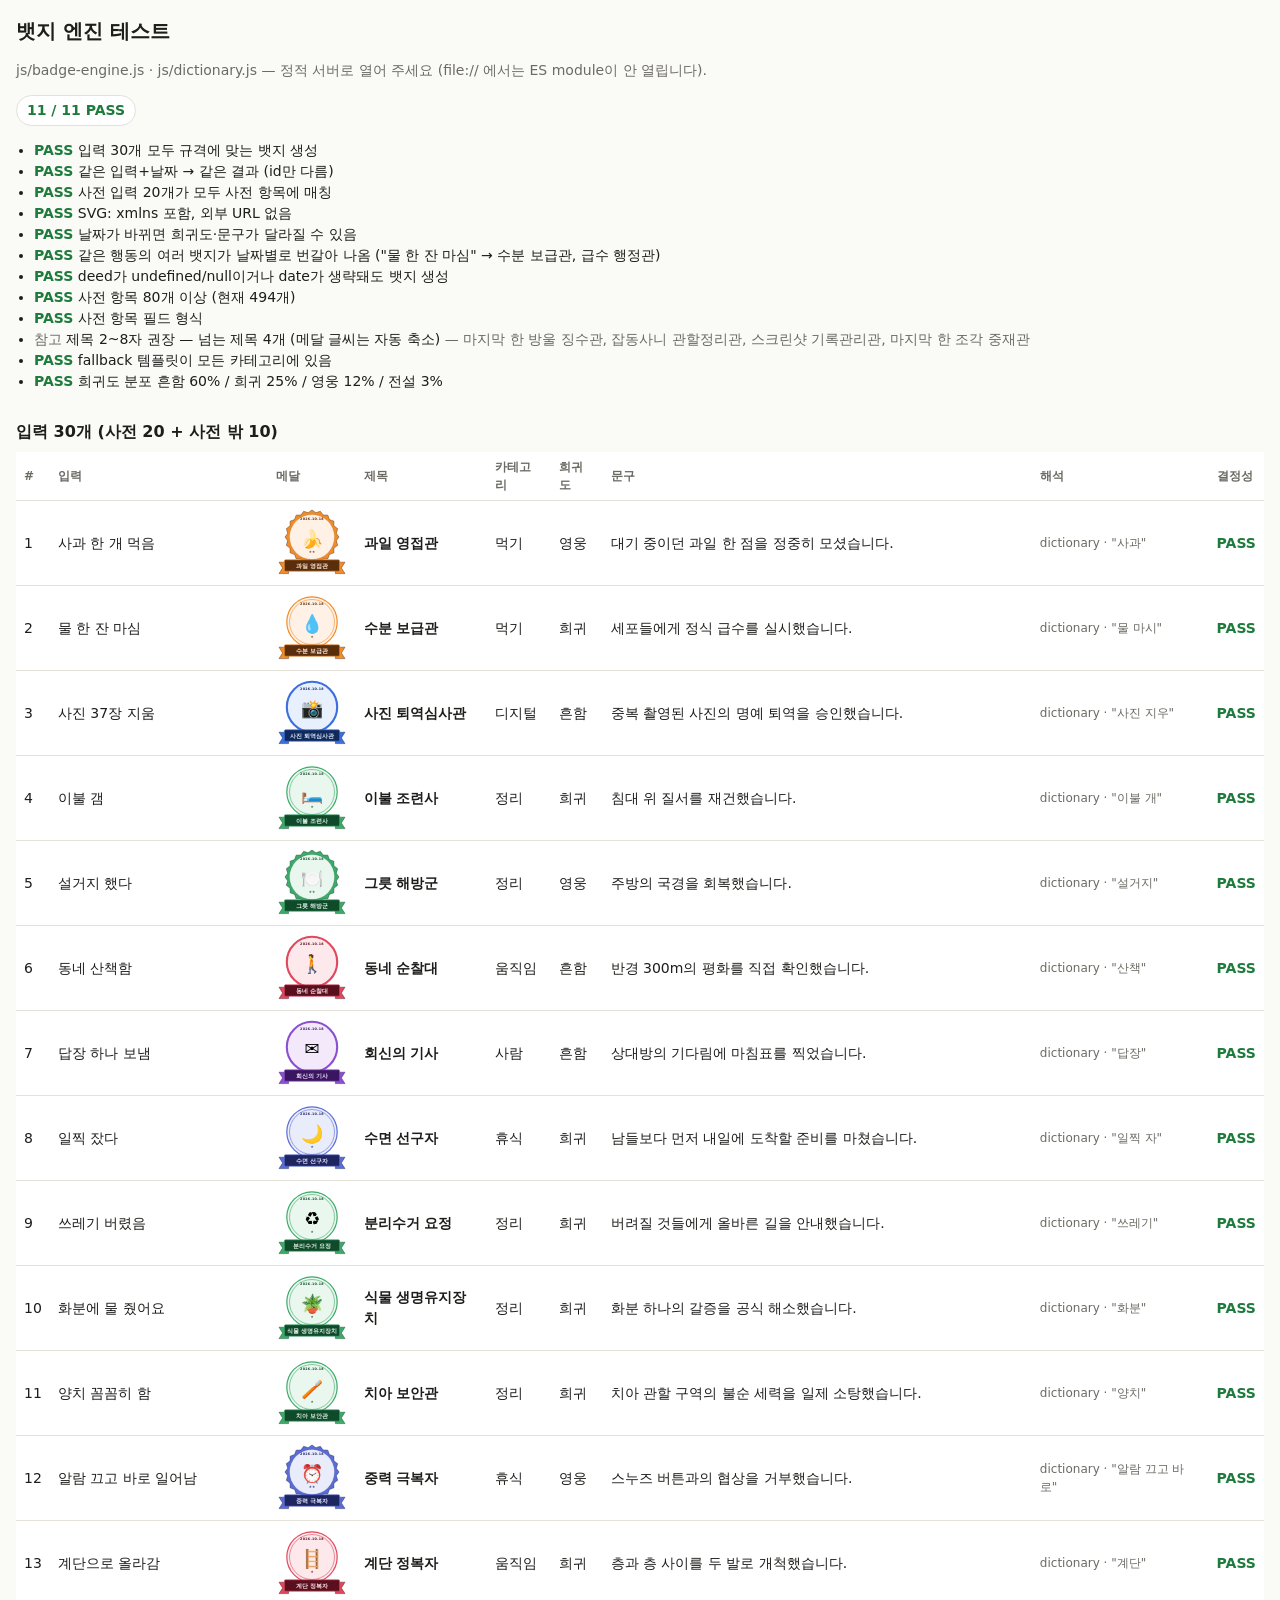
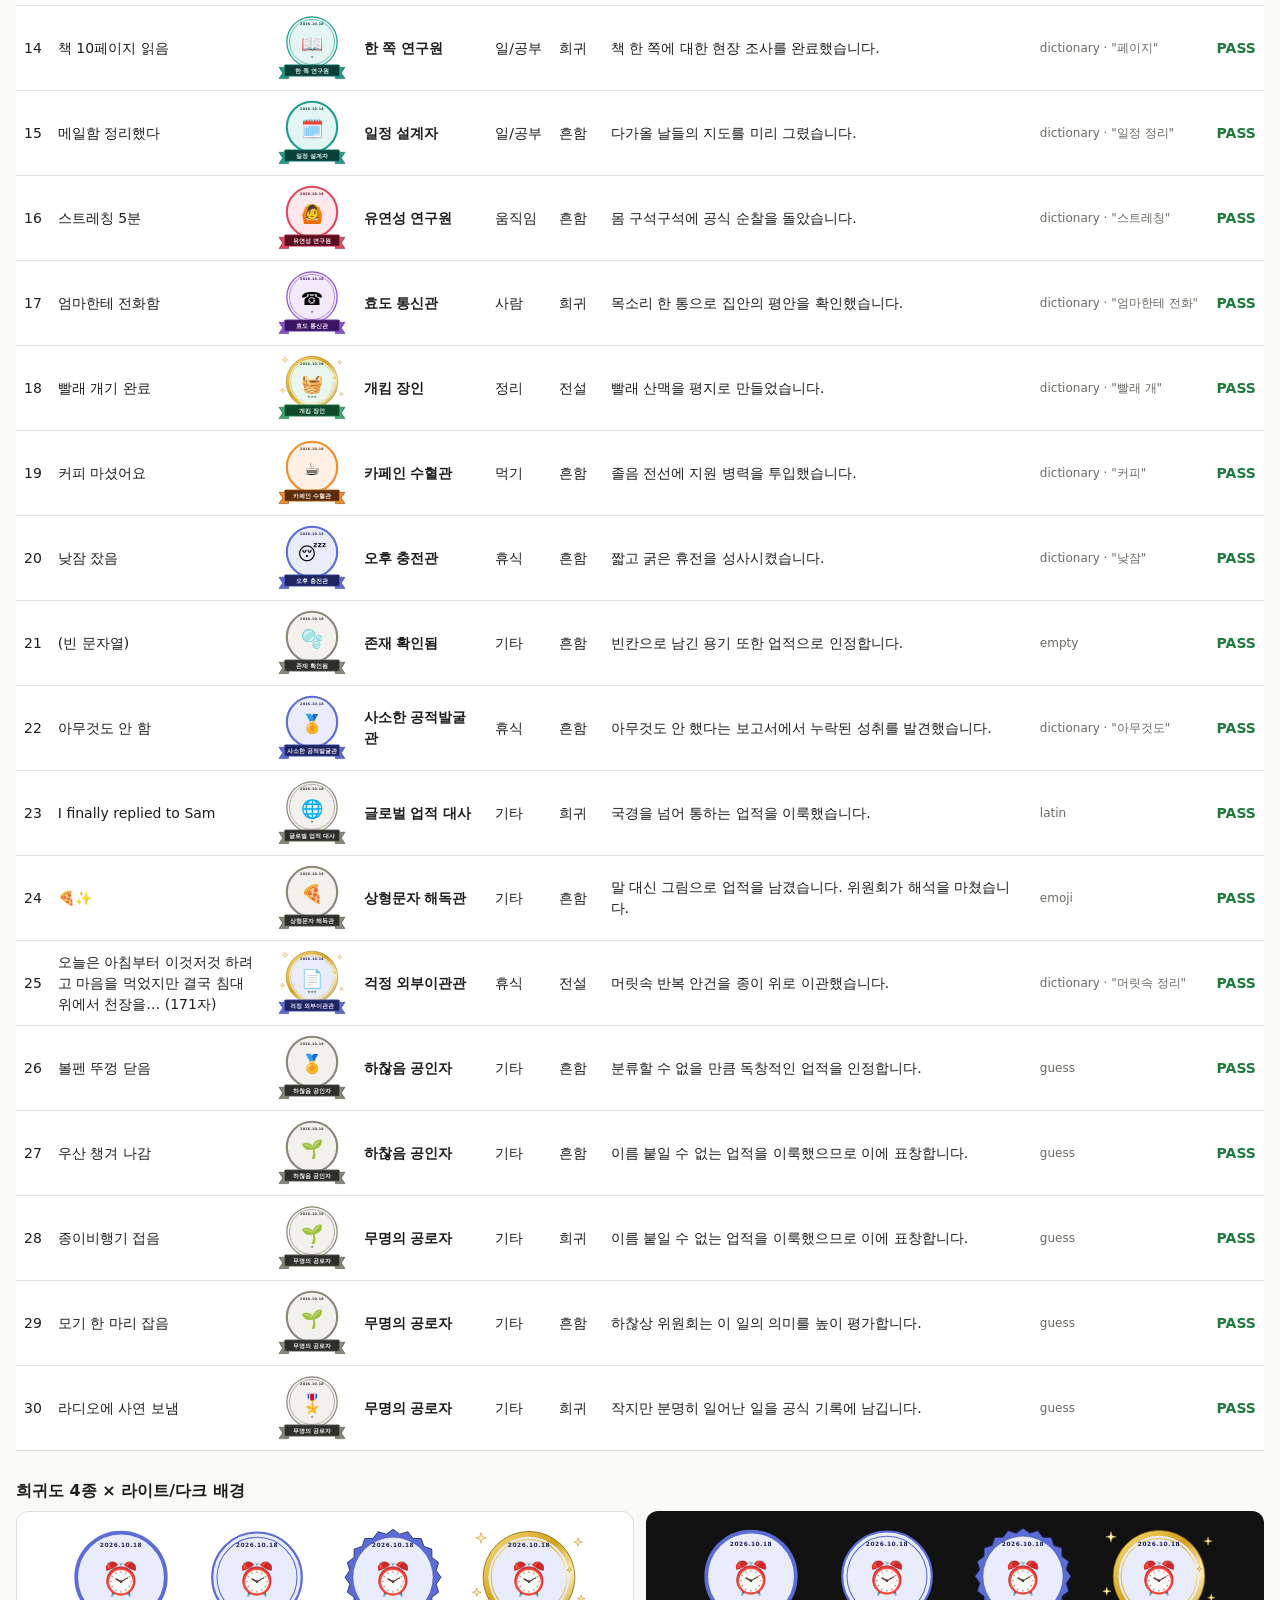
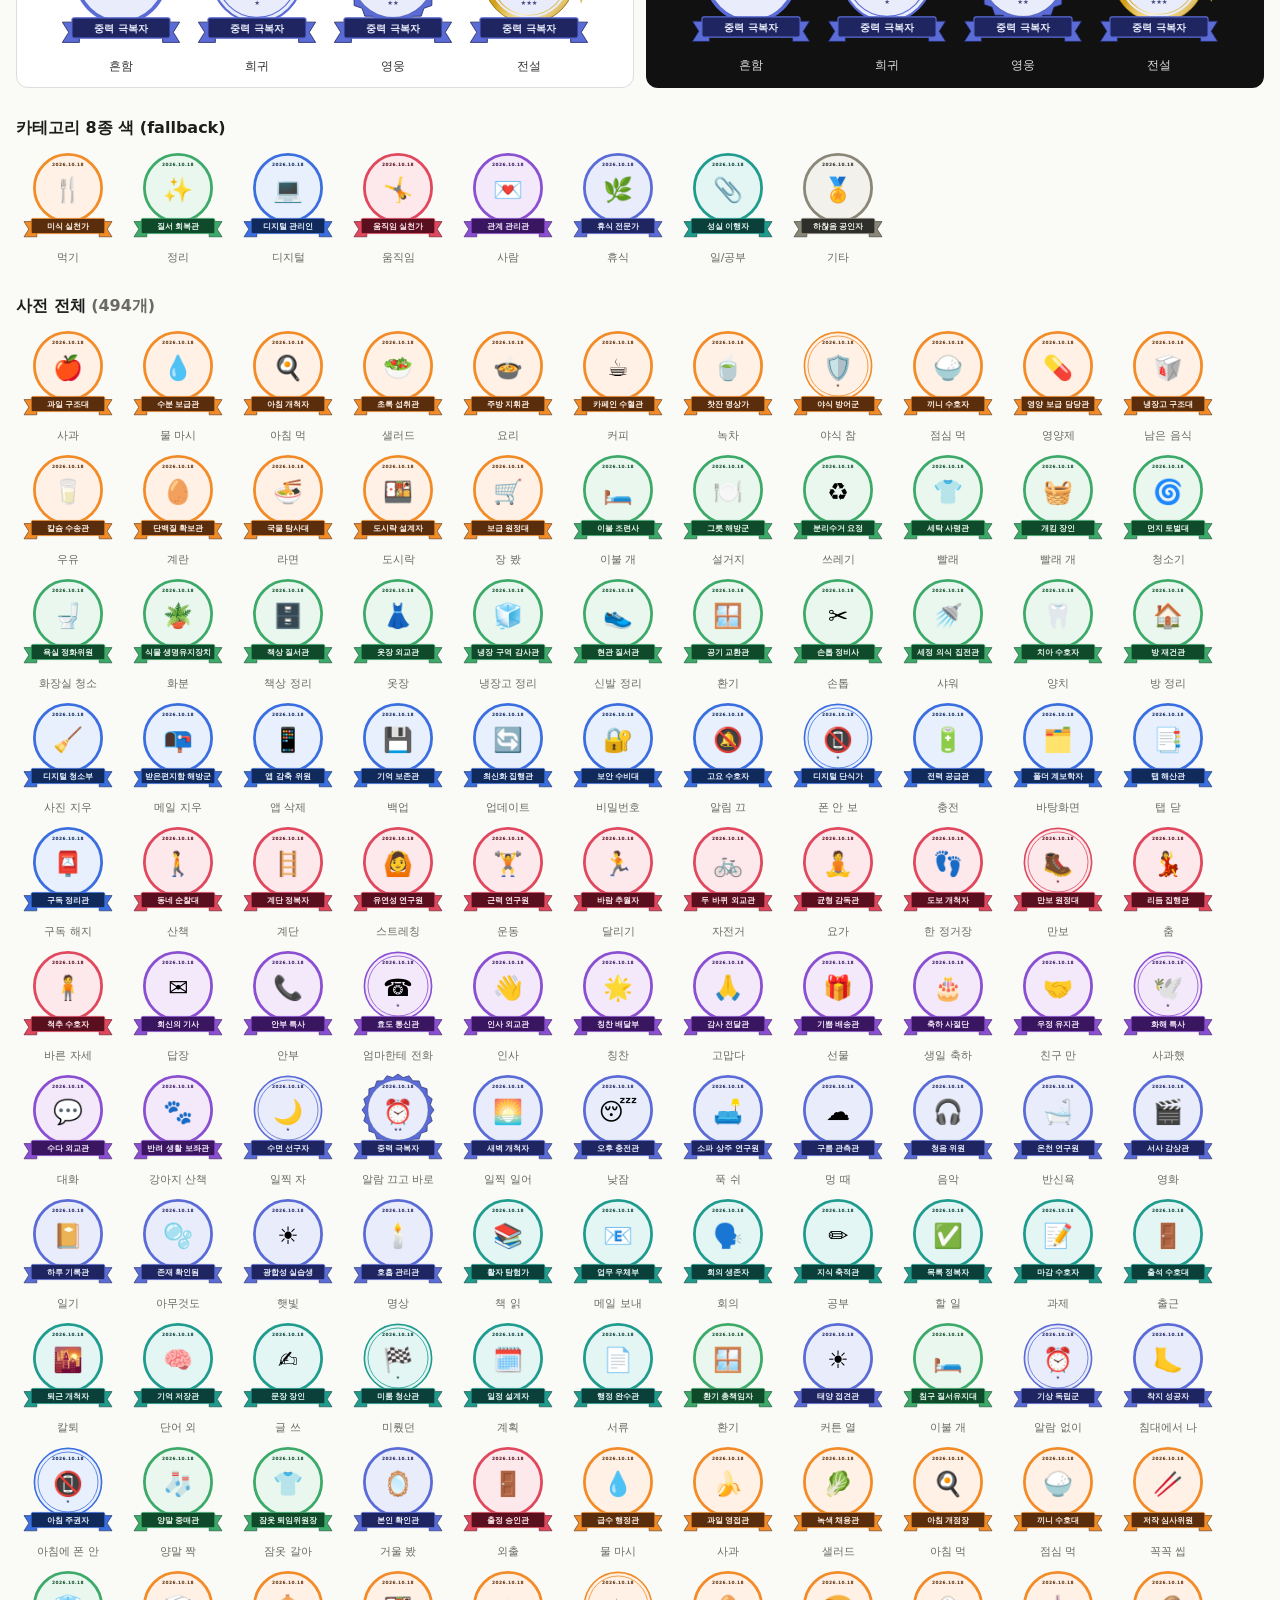
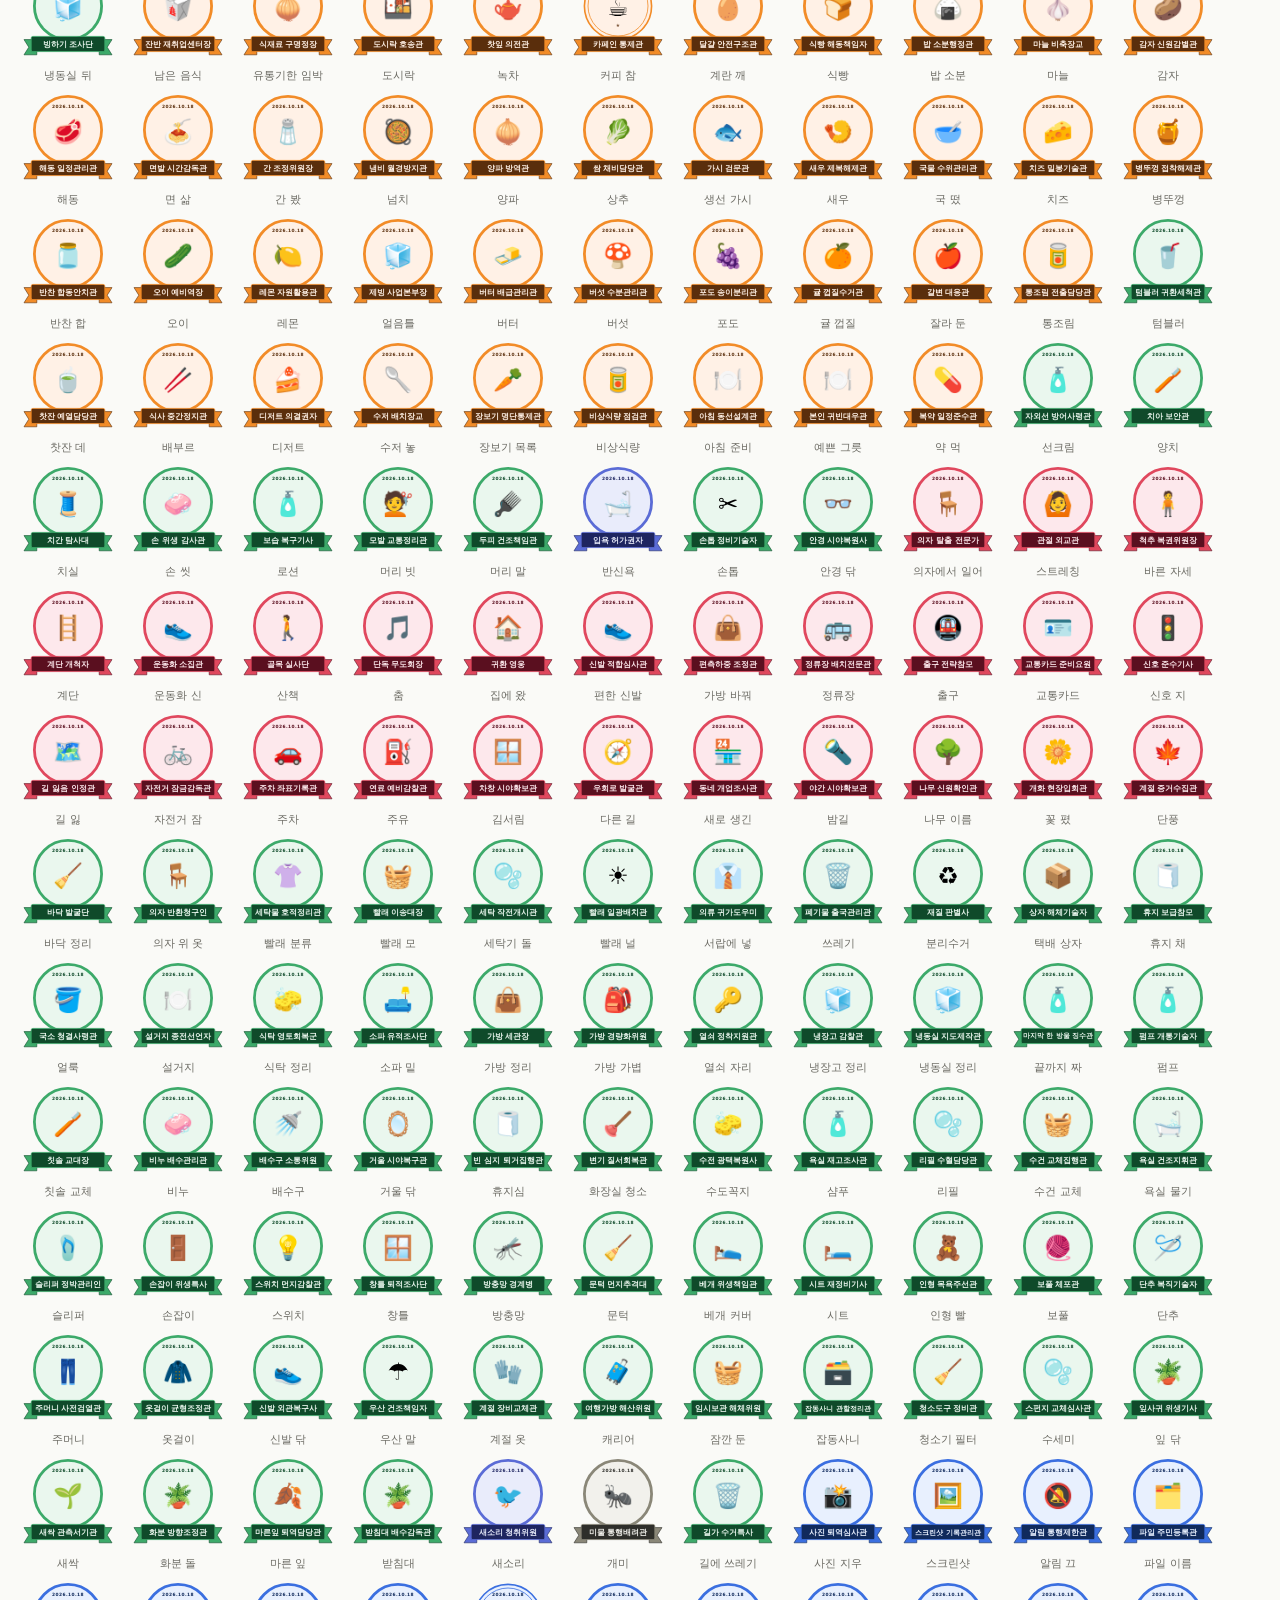
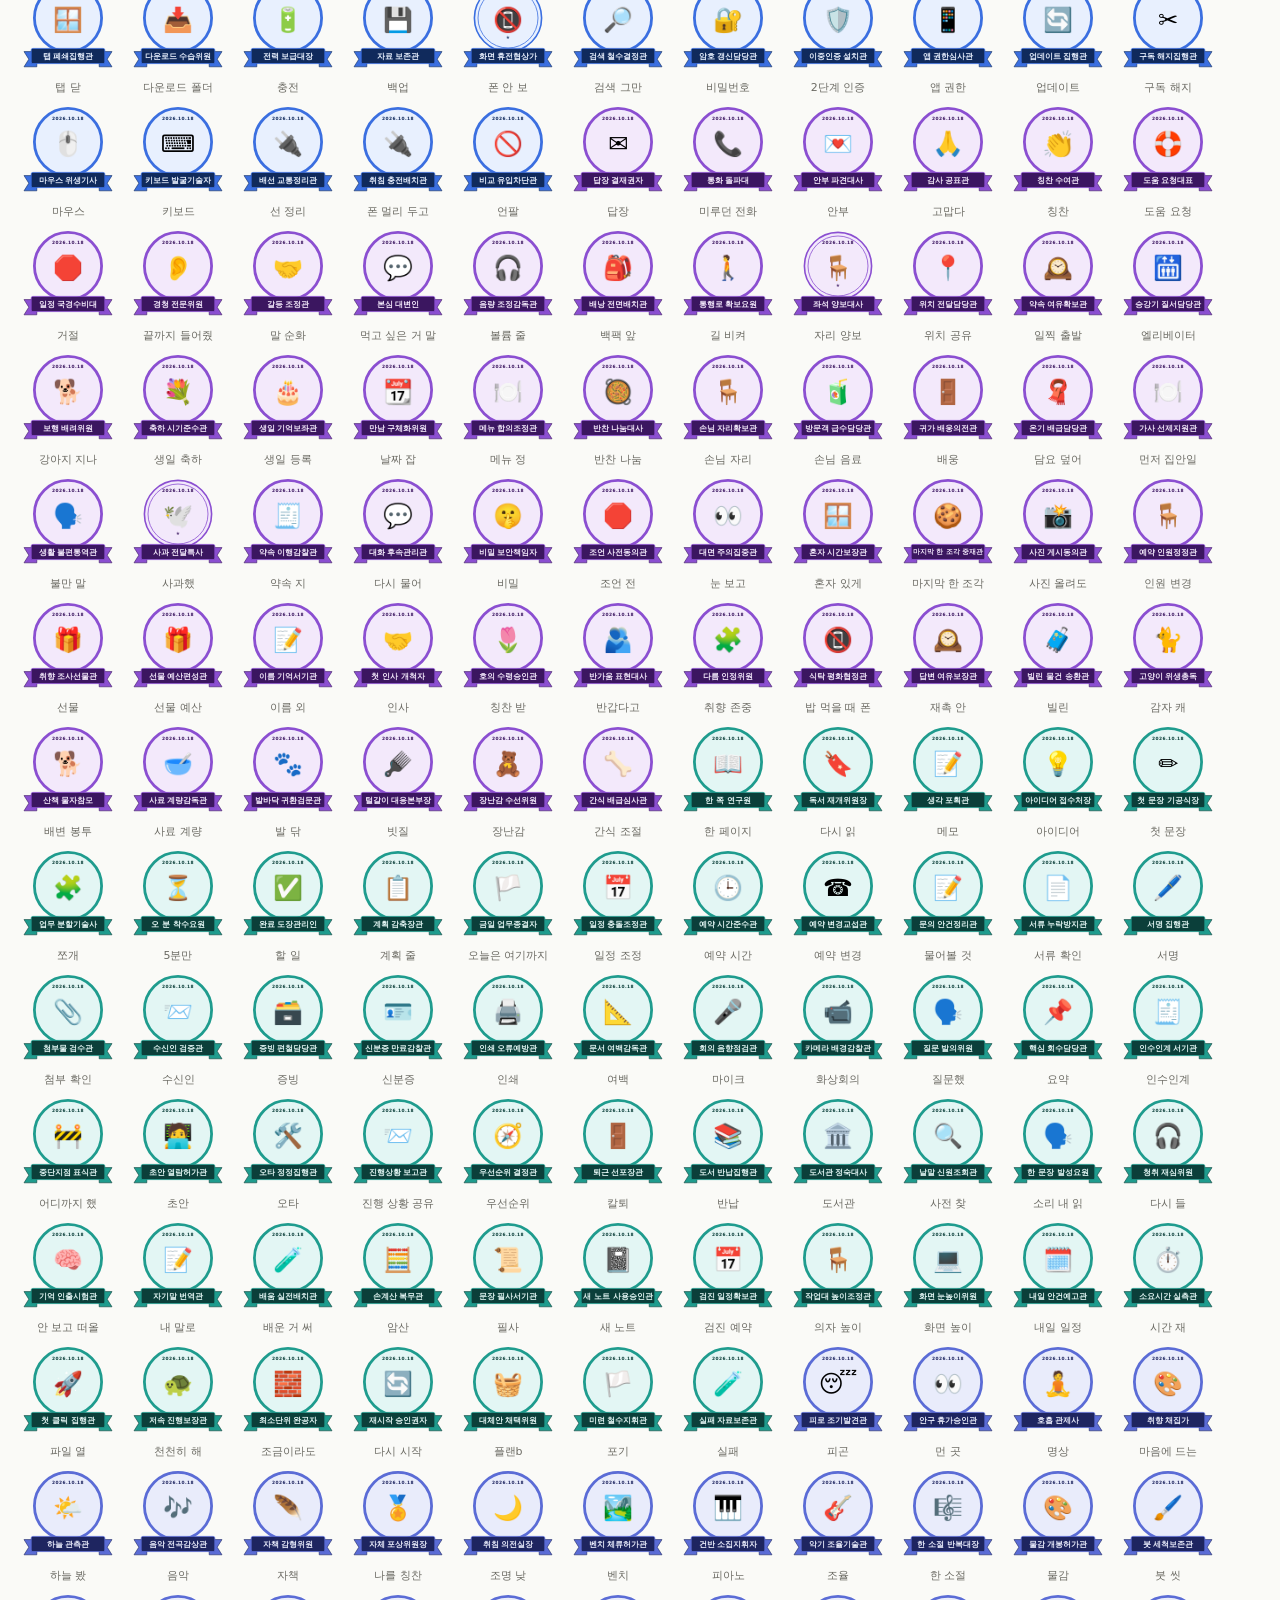
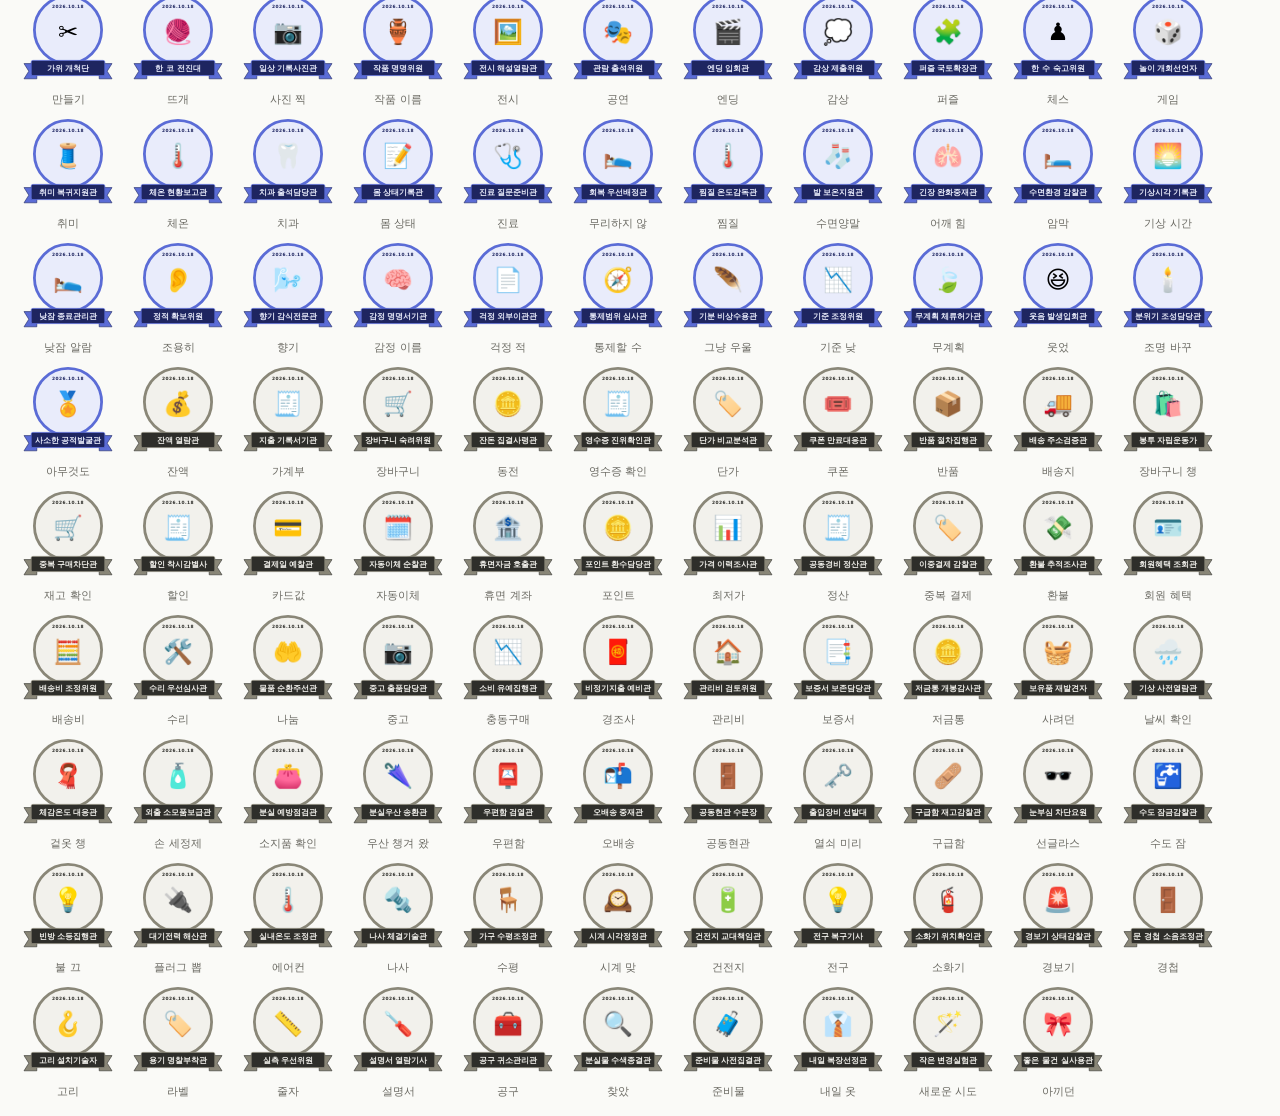
==== test/engine.test.html @ 5b2fea00 "뱃지 엔진 구현: 키워드 사전 494개, 결정적 생성, SVG 메달 - js/dictionary.js: 기본 사전 94개 + 팀 예시 400개, 카테고리별 fallback·색상·동" ====
<!doctype html>
<html lang="ko">
<head>
<meta charset="utf-8">
<meta name="viewport" content="width=device-width, initial-scale=1">
<title>뱃지 엔진 테스트 — 하찮상</title>
<style>
  :root { --bg: #fafaf7; --fg: #1d1d1b; --muted: #6b6a63; --line: #e3e1d8; --pass: #1e7b3c; --fail: #b3261e; --card: #fff; }
  @media (prefers-color-scheme: dark) {
    :root { --bg: #161614; --fg: #ecebe6; --muted: #a09e95; --line: #34332e; --pass: #6fd08c; --fail: #ff8a80; --card: #201f1c; }
  }
  * { box-sizing: border-box; }
  body { margin: 0; padding: 16px; background: var(--bg); color: var(--fg); font: 14px/1.5 system-ui, -apple-system, "Apple SD Gothic Neo", "Malgun Gothic", sans-serif; }
  h1 { font-size: 20px; margin: 0 0 4px; }
  h2 { font-size: 16px; margin: 28px 0 8px; }
  .muted { color: var(--muted); }
  .summary { display: flex; flex-wrap: wrap; gap: 8px; margin: 12px 0; }
  .chip { padding: 4px 10px; border-radius: 999px; border: 1px solid var(--line); background: var(--card); }
  .pass { color: var(--pass); font-weight: 700; }
  .fail { color: var(--fail); font-weight: 700; }
  .table-wrap { overflow-x: auto; }
  table { border-collapse: collapse; width: 100%; min-width: 760px; background: var(--card); }
  th, td { border-bottom: 1px solid var(--line); padding: 6px 8px; text-align: left; vertical-align: middle; }
  th { font-weight: 600; color: var(--muted); font-size: 12px; }
  td.deed { max-width: 220px; word-break: break-all; }
  td svg { display: block; }
  .src { font-size: 12px; color: var(--muted); }
  .boards { display: grid; grid-template-columns: repeat(auto-fit, minmax(300px, 1fr)); gap: 12px; }
  .board { padding: 12px; border-radius: 12px; display: flex; flex-wrap: wrap; gap: 8px; justify-content: center; }
  .board.light { background: #ffffff; border: 1px solid #ddd; }
  .board.dark { background: #111111; }
  .board figure { margin: 0; text-align: center; font-size: 12px; }
  .board.light figure { color: #333; }
  .board.dark figure { color: #ddd; }
  .grid { display: flex; flex-wrap: wrap; gap: 6px; }
  .grid figure { margin: 0; width: 104px; text-align: center; font-size: 11px; color: var(--muted); }
  ul.checks { padding-left: 18px; }
</style>
</head>
<body>
<h1>뱃지 엔진 테스트</h1>
<p class="muted">js/badge-engine.js · js/dictionary.js — 정적 서버로 열어 주세요 (file:// 에서는 ES module이 안 열립니다).</p>

<div class="summary" id="summary"></div>
<ul class="checks" id="checks"></ul>

<h2>입력 30개 (사전 20 + 사전 밖 10)</h2>
<div class="table-wrap"><table>
  <thead><tr><th>#</th><th>입력</th><th>메달</th><th>제목</th><th>카테고리</th><th>희귀도</th><th>문구</th><th>해석</th><th>결정성</th></tr></thead>
  <tbody id="rows"></tbody>
</table></div>

<h2>희귀도 4종 × 라이트/다크 배경</h2>
<div class="boards">
  <div class="board light" id="light"></div>
  <div class="board dark" id="dark"></div>
</div>

<h2>카테고리 8종 색 (fallback)</h2>
<div class="grid" id="cats"></div>

<h2>사전 전체 <span class="muted" id="dictCount"></span></h2>
<div class="grid" id="dict"></div>

<script type="module">
import { generateBadge, renderBadgeSVG, matchDeed } from "../js/badge-engine.js";
import { DICTIONARY, FALLBACKS, PALETTES } from "../js/dictionary.js";
import { CATEGORIES, CATEGORY_LABEL, RARITIES, RARITY_LABEL } from "../js/contract.js";

const DATE = "2026-10-18";
const IN_DICT = [
  "사과 한 개 먹음", "물 한 잔 마심", "사진 37장 지움", "이불 갬", "설거지 했다",
  "동네 산책함", "답장 하나 보냄", "일찍 잤다", "쓰레기 버렸음", "화분에 물 줬어요",
  "양치 꼼꼼히 함", "알람 끄고 바로 일어남", "계단으로 올라감", "책 10페이지 읽음", "메일함 정리했다",
  "스트레칭 5분", "엄마한테 전화함", "빨래 개기 완료", "커피 마셨어요", "낮잠 잤음",
];
const LONG = "오늘은 아침부터 이것저것 하려고 마음을 먹었지만 결국 침대 위에서 천장을 바라보며 이런저런 생각을 하다가 점심이 되었고 점심 이후에도 별다른 일 없이 창밖을 보며 시간을 보냈는데 그래도 저녁쯤에는 무언가 해야겠다는 생각이 들어서 결국 내일 할 일을 머릿속으로 한 번 정리해 보았다는 아주 긴 이야기입니다 끝";
const OUT_DICT = [
  "", "아무것도 안 함", "I finally replied to Sam", "🍕✨", LONG,
  "볼펜 뚜껑 닫음", "우산 챙겨 나감", "종이비행기 접음", "모기 한 마리 잡음", "라디오에 사연 보냄",
];

const el = (id) => document.getElementById(id);
const checks = [];
const check = (name, ok, detail = "") => checks.push({ name, ok, detail });
const note = (name, detail = "") => checks.push({ name, ok: true, info: true, detail });
const KEYS = ["title", "description", "category", "rarity", "icon"];

function validBadge(b) {
  const str = (v) => typeof v === "string" && v.length > 0;
  return str(b.id) && /^\d{4}-\d{2}-\d{2}$/.test(b.date) && typeof b.deed === "string" &&
    str(b.title) && str(b.description) && CATEGORIES.includes(b.category) && RARITIES.includes(b.rarity) &&
    str(b.icon) && b.palette && ["bg", "fg", "accent"].every((k) => /^#[0-9a-f]{6}$/i.test(b.palette[k])) &&
    !Number.isNaN(Date.parse(b.createdAt));
}

// ---- 30개 입력 ----
const all = [...IN_DICT.map((d) => [d, true]), ...OUT_DICT.map((d) => [d, false])];
let allValid = true, allSame = true, dictHit = true, svgOk = true;
el("rows").innerHTML = all.map(([deed, expectDict], i) => {
  const a = generateBadge(deed, DATE);
  const b = generateBadge(deed, DATE);
  const m = matchDeed(deed, DATE);
  const same = KEYS.every((k) => a[k] === b[k]) && JSON.stringify(a.palette) === JSON.stringify(b.palette) && a.id !== b.id;
  const svg = renderBadgeSVG(a, 72);
  allValid &&= validBadge(a);
  allSame &&= same;
  if (expectDict && m.source !== "dictionary") dictHit = false;
  svgOk &&= svg.startsWith("<svg") && svg.includes('xmlns="http://www.w3.org/2000/svg"') && !/(href|url\()\s*=?\s*["']?(https?:)?\/\//.test(svg);
  const shown = deed.length > 40 ? deed.slice(0, 40) + `… (${deed.length}자)` : deed === "" ? "(빈 문자열)" : deed;
  return `<tr>
    <td>${i + 1}</td><td class="deed">${escapeHTML(shown)}</td><td>${svg}</td><td><b>${escapeHTML(a.title)}</b></td>
    <td>${CATEGORY_LABEL[a.category]}</td><td>${RARITY_LABEL[a.rarity]}</td><td class="desc">${escapeHTML(a.description)}</td>
    <td class="src">${m.source}${m.keyword ? ` · "${m.keyword}"` : ""}</td>
    <td class="${same ? "pass" : "fail"}">${same ? "PASS" : "FAIL"}</td>
  </tr>`;
}).join("");

function escapeHTML(s) { return String(s).replace(/[&<>"']/g, (c) => `&#${c.charCodeAt(0)};`); }

check("입력 30개 모두 규격에 맞는 뱃지 생성", allValid);
check("같은 입력+날짜 → 같은 결과 (id만 다름)", allSame);
check("사전 입력 20개가 모두 사전 항목에 매칭", dictHit);
check("SVG: xmlns 포함, 외부 URL 없음", svgOk);

const dateDiff = ["사과 먹음", "이불 갬", "산책"].some((d) => {
  const x = generateBadge(d, "2026-10-18"), y = generateBadge(d, "2026-10-19");
  return x.rarity !== y.rarity || x.description !== y.description;
});
check("날짜가 바뀌면 희귀도·문구가 달라질 수 있음", dateDiff);

const variety = new Set();
for (let d = 1; d <= 20; d++) variety.add(generateBadge("물 한 잔 마심", `2026-10-${String(d).padStart(2, "0")}`).title);
check(`같은 행동의 여러 뱃지가 날짜별로 번갈아 나옴 ("물 한 잔 마심" → ${[...variety].join(", ")})`, variety.size >= 2);

let noArg = true;
try { noArg = validBadge(generateBadge(undefined)) && validBadge(generateBadge(null)) && validBadge(generateBadge("사과")); } catch { noArg = false; }
check("deed가 undefined/null이거나 date가 생략돼도 뱃지 생성", noArg);

check(`사전 항목 80개 이상 (현재 ${DICTIONARY.length}개)`, DICTIONARY.length >= 80);
const badEntries = DICTIONARY.filter((e) => !CATEGORIES.includes(e.category) || !e.icon || !e.title || !e.keywords?.length || !e.descriptions?.length || (e.minRarity && !RARITIES.includes(e.minRarity)));
check("사전 항목 필드 형식", badEntries.length === 0, badEntries.map((e) => e.title).join(", "));
const longTitles = DICTIONARY.filter((e) => { const n = e.title.replace(/\s/g, "").length; return n < 2 || n > 8; });
if (longTitles.length) note(`제목 2~8자 권장 — 넘는 제목 ${longTitles.length}개 (메달 글씨는 자동 축소)`, longTitles.map((e) => e.title).join(", "));
check("fallback 템플릿이 모든 카테고리에 있음", CATEGORIES.every((c) => FALLBACKS[c]?.titles?.length && FALLBACKS[c]?.descriptions?.length && FALLBACKS[c]?.icons?.length));

// 희귀도 분포 (가중치 60/25/12/3 근처인지)
const counts = Object.fromEntries(RARITIES.map((r) => [r, 0]));
for (let i = 0; i < 4000; i++) counts[generateBadge(`하찮은 일 ${i}`, DATE).rarity]++;
const pct = (r) => Math.round((counts[r] / 4000) * 100);
check(`희귀도 분포 ${RARITIES.map((r) => `${RARITY_LABEL[r]} ${pct(r)}%`).join(" / ")}`,
  Math.abs(pct("common") - 60) <= 4 && Math.abs(pct("rare") - 25) <= 4 && Math.abs(pct("epic") - 12) <= 3 && Math.abs(pct("legendary") - 3) <= 2);

// ---- 희귀도 보드 ----
const base = generateBadge("알람 끄고 바로 일어남", DATE);
const boards = RARITIES.map((r) => `<figure>${renderBadgeSVG({ ...base, rarity: r }, 128)}<figcaption>${RARITY_LABEL[r]}</figcaption></figure>`).join("");
el("light").innerHTML = boards;
el("dark").innerHTML = boards;

// ---- 카테고리 ----
el("cats").innerHTML = CATEGORIES.map((c) => {
  const b = { ...generateBadge("카테고리 미리보기", DATE), category: c, title: FALLBACKS[c].titles[0], icon: FALLBACKS[c].icons[0], rarity: "common", palette: PALETTES[c] };
  return `<figure>${renderBadgeSVG(b, 96)}<figcaption>${CATEGORY_LABEL[c]}</figcaption></figure>`;
}).join("");

// ---- 사전 전체 ----
el("dictCount").textContent = `(${DICTIONARY.length}개)`;
el("dict").innerHTML = DICTIONARY.map((e) => {
  const b = { ...generateBadge(e.keywords[0], DATE), title: e.title, icon: e.icon, category: e.category, palette: PALETTES[e.category], rarity: e.minRarity || "common" };
  return `<figure title="${escapeHTML(e.keywords.join(", "))}">${renderBadgeSVG(b, 96)}<figcaption>${escapeHTML(e.keywords[0])}</figcaption></figure>`;
}).join("");

// ---- 요약 ----
const tests = checks.filter((c) => !c.info);
const passed = tests.filter((c) => c.ok).length;
el("summary").innerHTML = `<span class="chip ${passed === tests.length ? "pass" : "fail"}">${passed} / ${tests.length} PASS</span>`;
el("checks").innerHTML = checks.map((c) => `<li><span class="${c.info ? "muted" : c.ok ? "pass" : "fail"}">${c.info ? "참고" : c.ok ? "PASS" : "FAIL"}</span> ${escapeHTML(c.name)}${c.detail ? ` <span class="muted">— ${escapeHTML(c.detail)}</span>` : ""}</li>`).join("");
console.log(`[engine.test] ${passed}/${tests.length} PASS`);
</script>
</body>
</html>
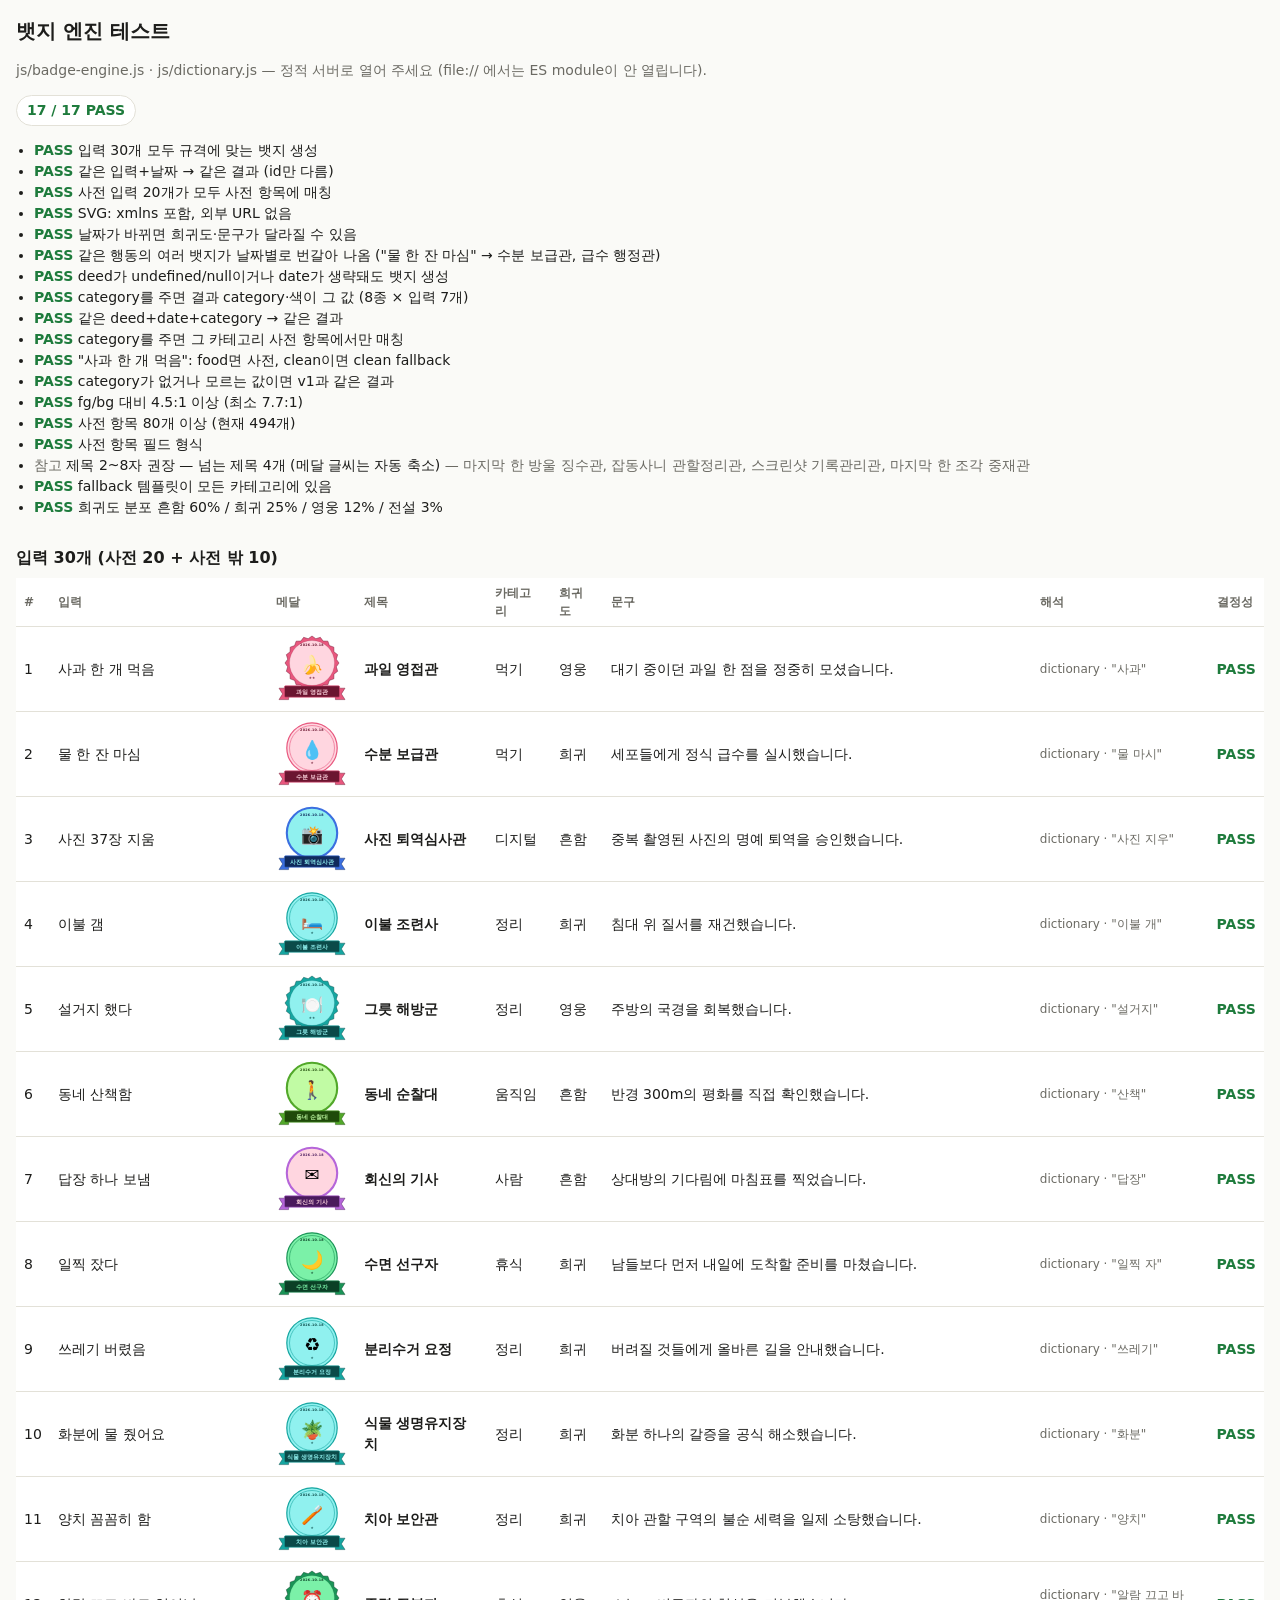
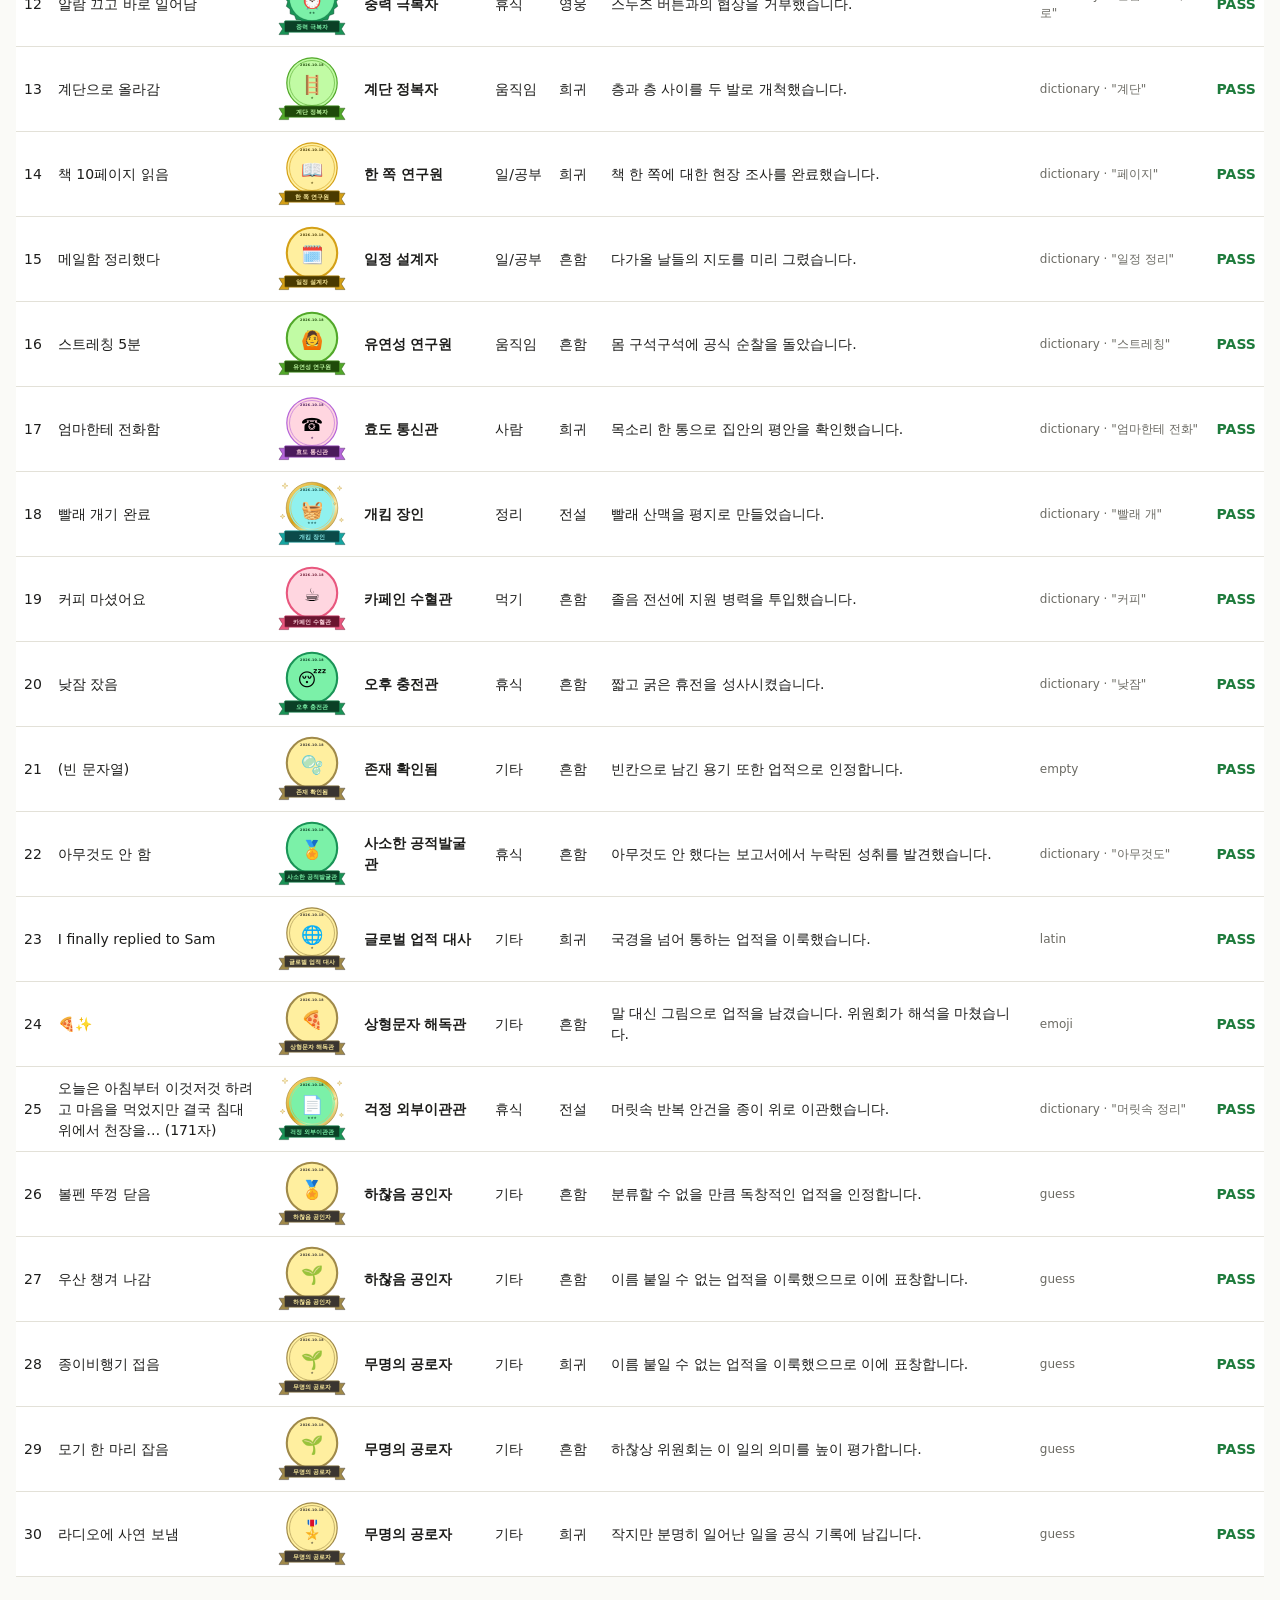
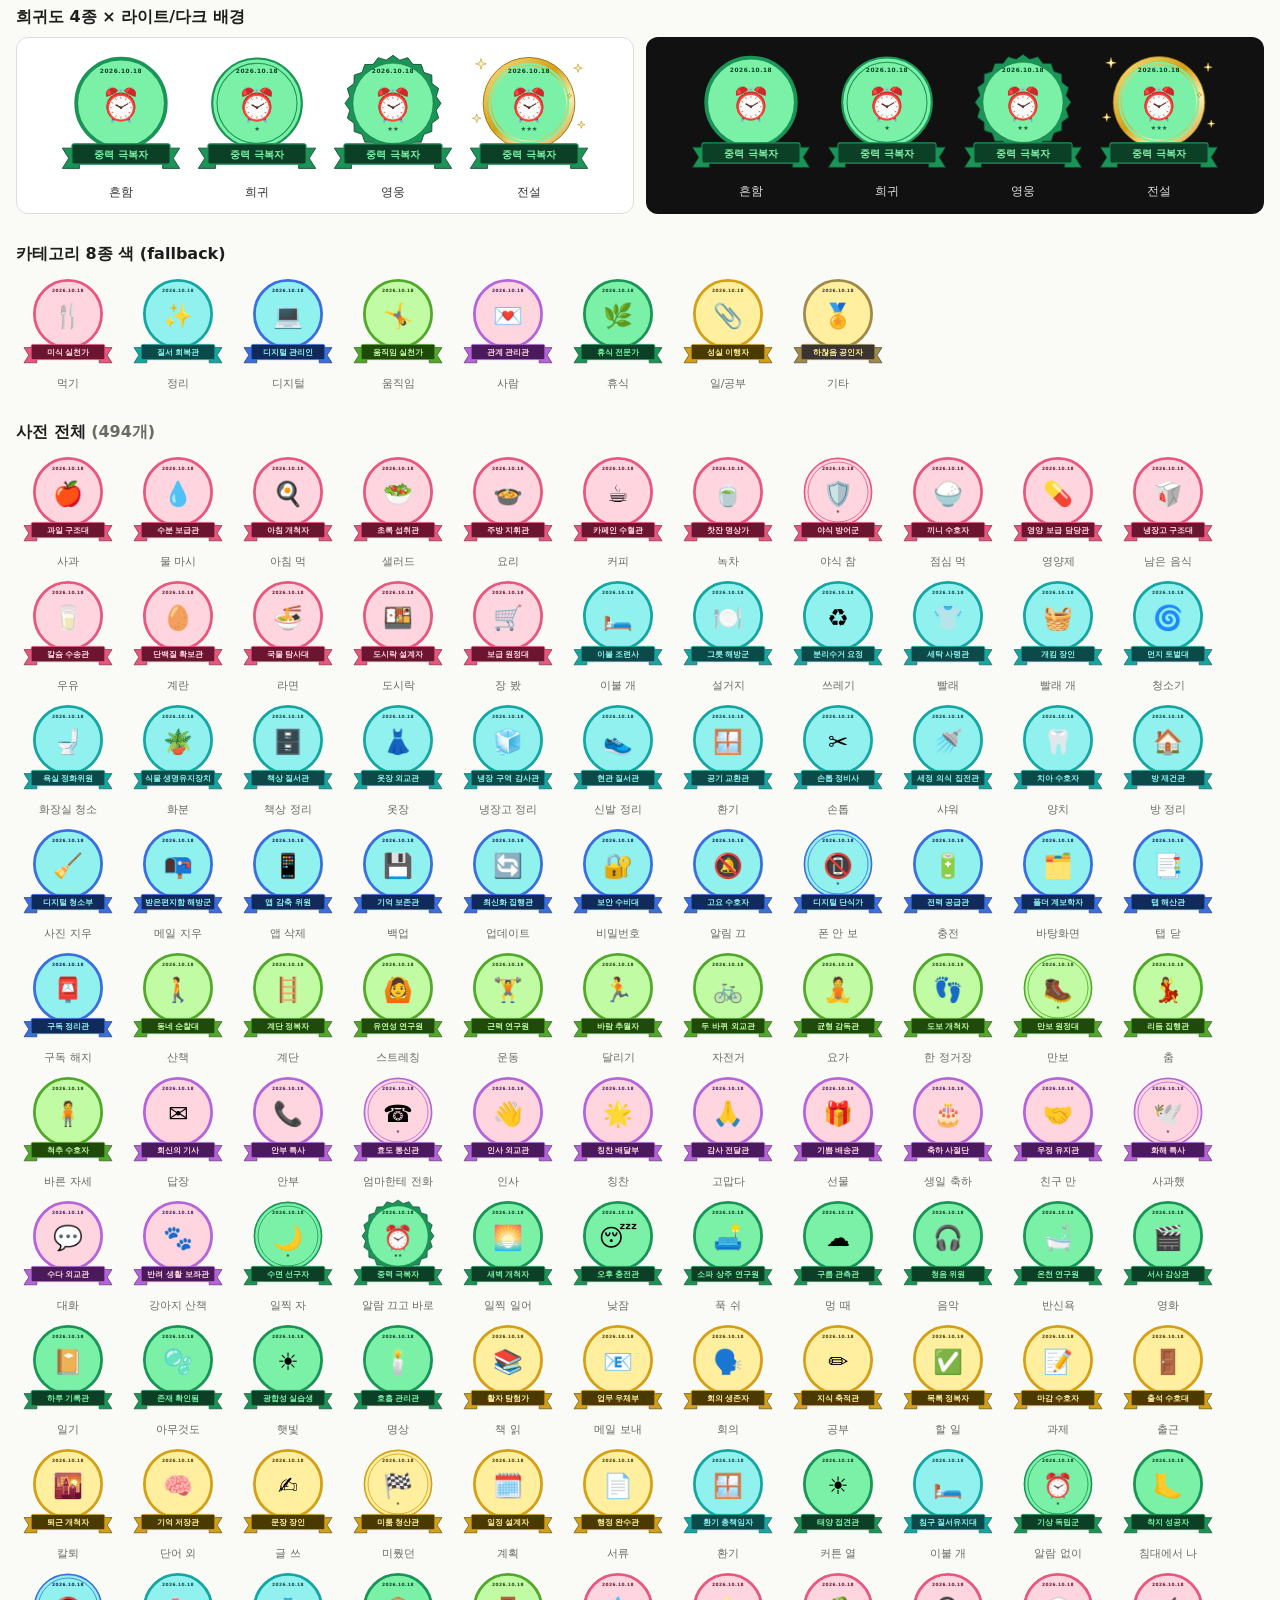
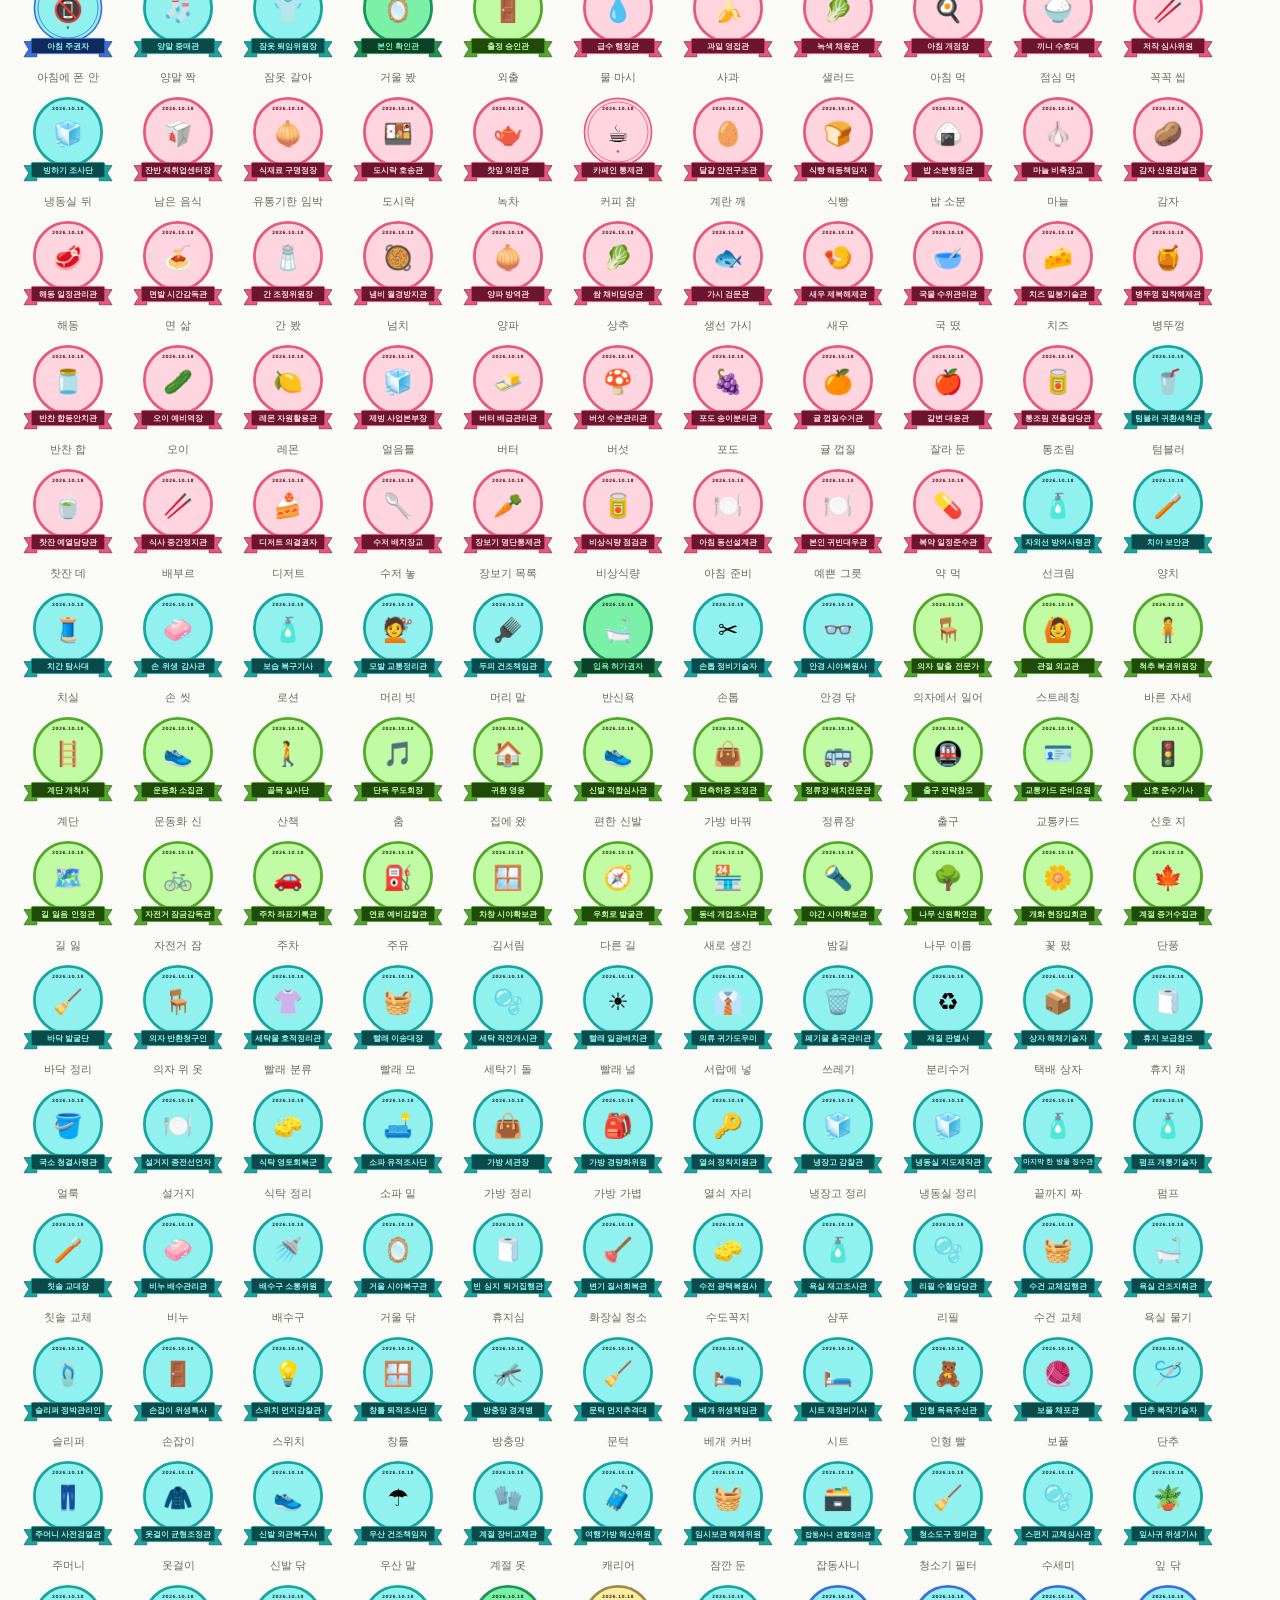
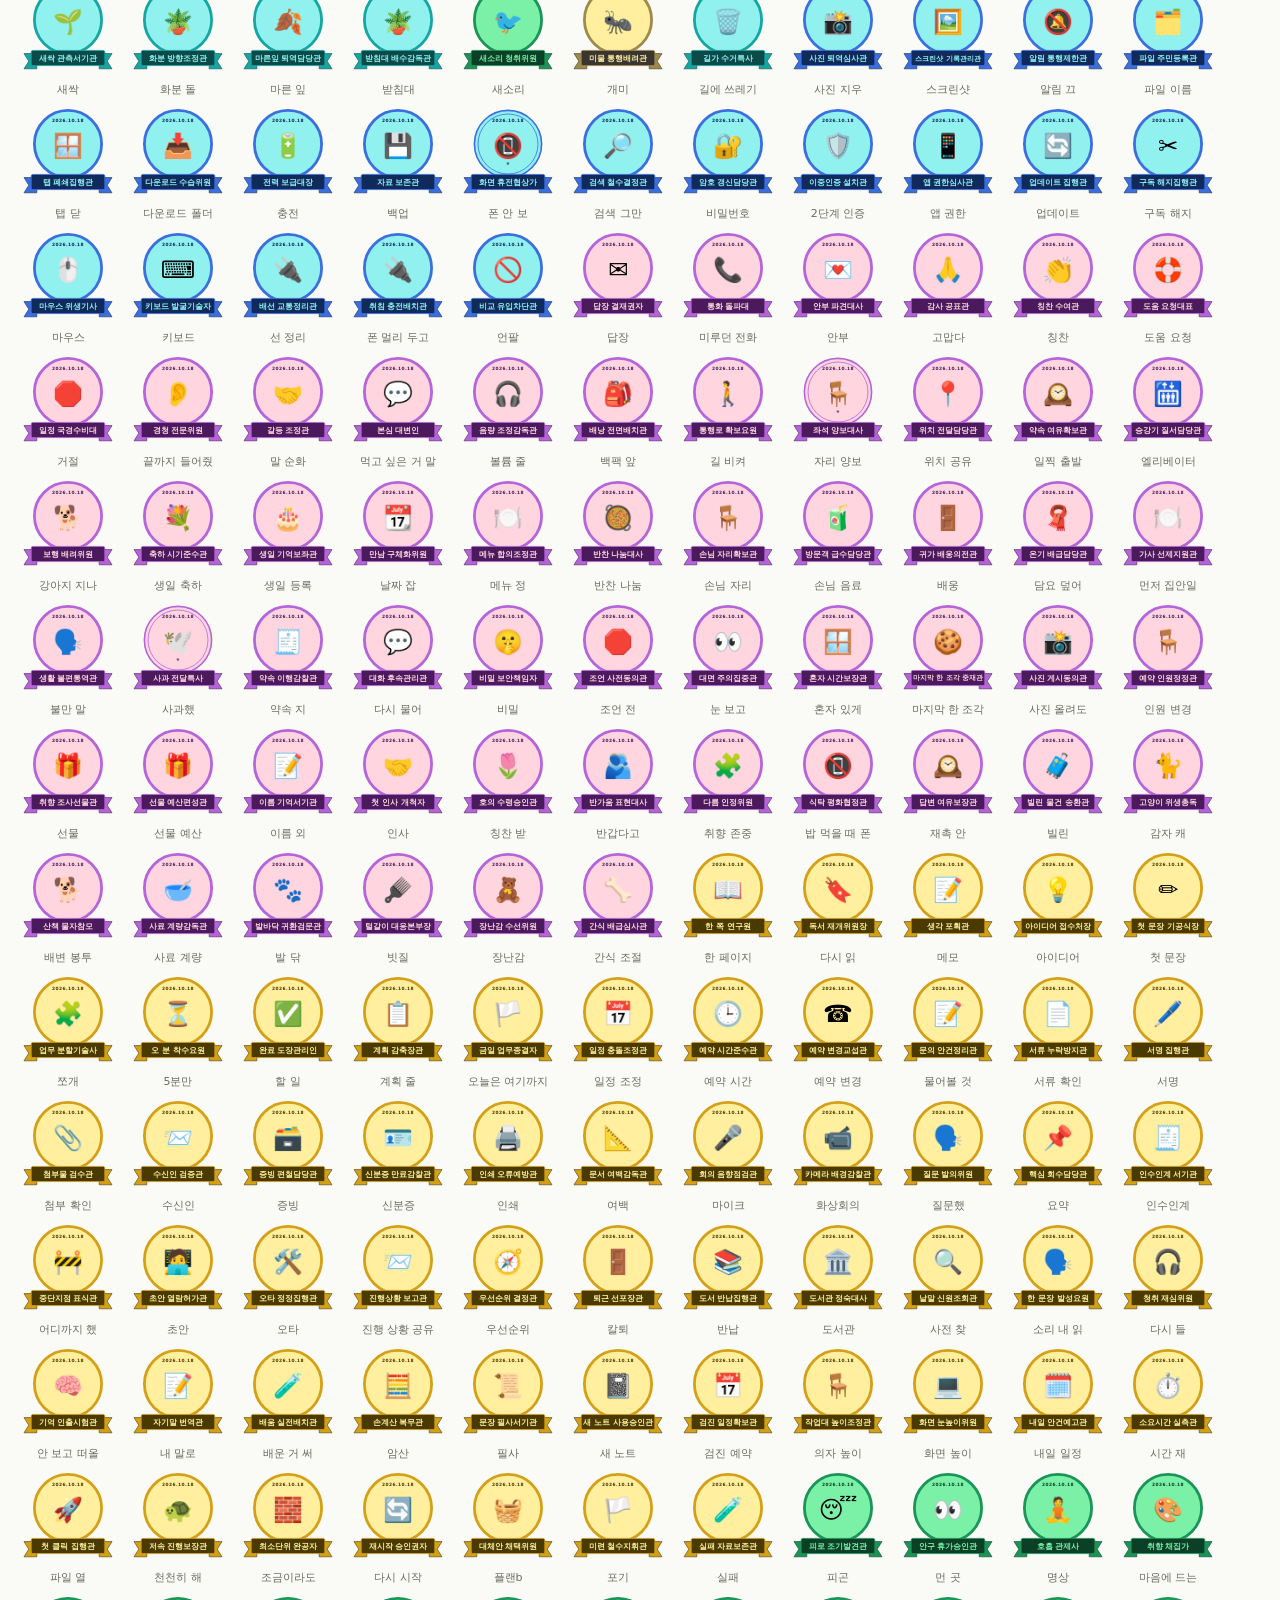
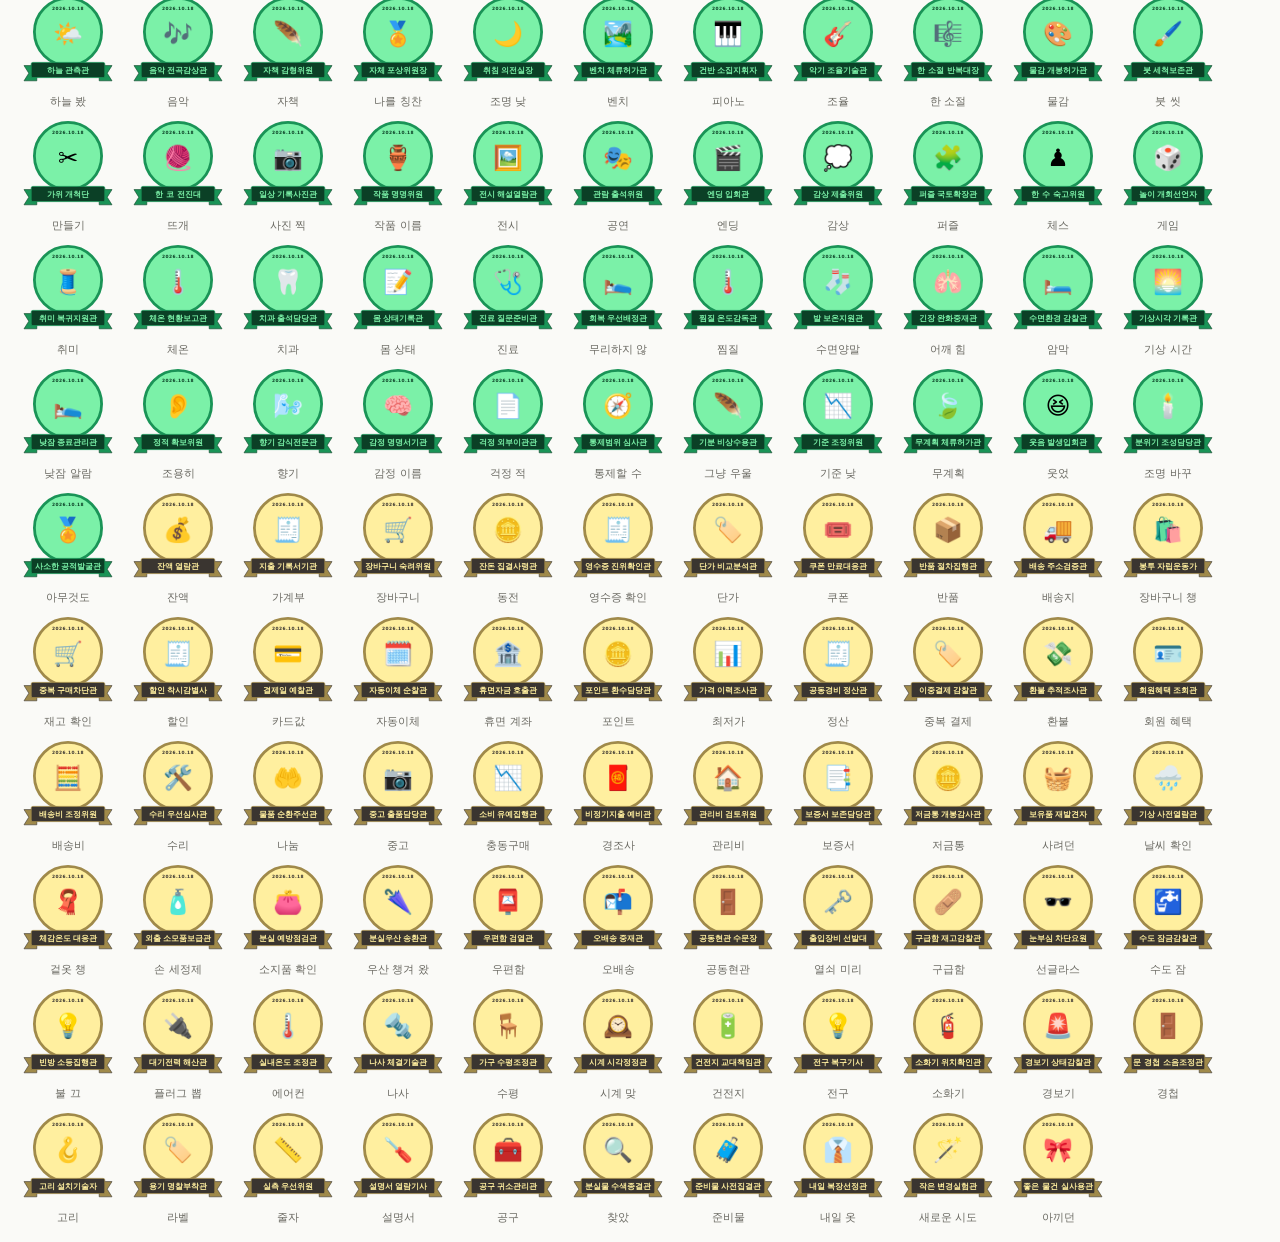
==== commit 141dd5f3: "규격 v2 category 인자 지원, 봄 파스텔 색상으로 교체 - generateBadge(deed, date?, category?): category가 오면 그 카테고리 사전에" ====
--- a/test/engine.test.html
+++ b/test/engine.test.html
@@ -137,6 +137,36 @@
 try { noArg = validBadge(generateBadge(undefined)) && validBadge(generateBadge(null)) && validBadge(generateBadge("사과")); } catch { noArg = false; }
 check("deed가 undefined/null이거나 date가 생략돼도 뱃지 생성", noArg);
 
+// ---- 규격 v2: category 인자 ----
+const sameKeys = (x, y) => KEYS.every((k) => x[k] === y[k]);
+const catInputs = ["사과 한 개 먹음", "이불 갬", "", "🍕", "I made my bed", "모기 한 마리 잡음", "알람 끄고 바로 일어남"];
+let catFixed = true, catSame = true, catInside = true;
+for (const c of CATEGORIES) {
+  for (const d of catInputs) {
+    const x = generateBadge(d, DATE, c), y = generateBadge(d, DATE, c);
+    catFixed &&= x.category === c && validBadge(x) && JSON.stringify(x.palette) === JSON.stringify(PALETTES[c]);
+    catSame &&= sameKeys(x, y);
+    const m = matchDeed(d, DATE, c);
+    if (m.source === "dictionary") catInside &&= m.template.category === c;
+  }
+}
+check("category를 주면 결과 category·색이 그 값 (8종 × 입력 7개)", catFixed);
+check("같은 deed+date+category → 같은 결과", catSame);
+check("category를 주면 그 카테고리 사전 항목에서만 매칭", catInside);
+const apple = (c) => matchDeed("사과 한 개 먹음", DATE, c);
+check('"사과 한 개 먹음": food면 사전, clean이면 clean fallback',
+  apple("food").source === "dictionary" && apple("clean").source === "guess" && apple("clean").category === "clean");
+const unknownOk = ["xyz", undefined, null, ""].every((c) => sameKeys(generateBadge("이불 갬", DATE, c), generateBadge("이불 갬", DATE)));
+check("category가 없거나 모르는 값이면 v1과 같은 결과", unknownOk);
+
+// ---- 색 대비 ----
+const lum = (h) => [1, 3, 5].map((i) => parseInt(h.slice(i, i + 2), 16) / 255)
+  .map((v) => (v <= 0.03928 ? v / 12.92 : ((v + 0.055) / 1.055) ** 2.4))
+  .reduce((a, v, i) => a + v * [0.2126, 0.7152, 0.0722][i], 0);
+const ratio = (a, b) => { const x = lum(a), y = lum(b); return (Math.max(x, y) + 0.05) / (Math.min(x, y) + 0.05); };
+const lowContrast = CATEGORIES.filter((c) => ratio(PALETTES[c].fg, PALETTES[c].bg) < 4.5);
+check(`fg/bg 대비 4.5:1 이상 (최소 ${Math.min(...CATEGORIES.map((c) => ratio(PALETTES[c].fg, PALETTES[c].bg))).toFixed(1)}:1)`, lowContrast.length === 0, lowContrast.join(", "));
+
 check(`사전 항목 80개 이상 (현재 ${DICTIONARY.length}개)`, DICTIONARY.length >= 80);
 const badEntries = DICTIONARY.filter((e) => !CATEGORIES.includes(e.category) || !e.icon || !e.title || !e.keywords?.length || !e.descriptions?.length || (e.minRarity && !RARITIES.includes(e.minRarity)));
 check("사전 항목 필드 형식", badEntries.length === 0, badEntries.map((e) => e.title).join(", "));
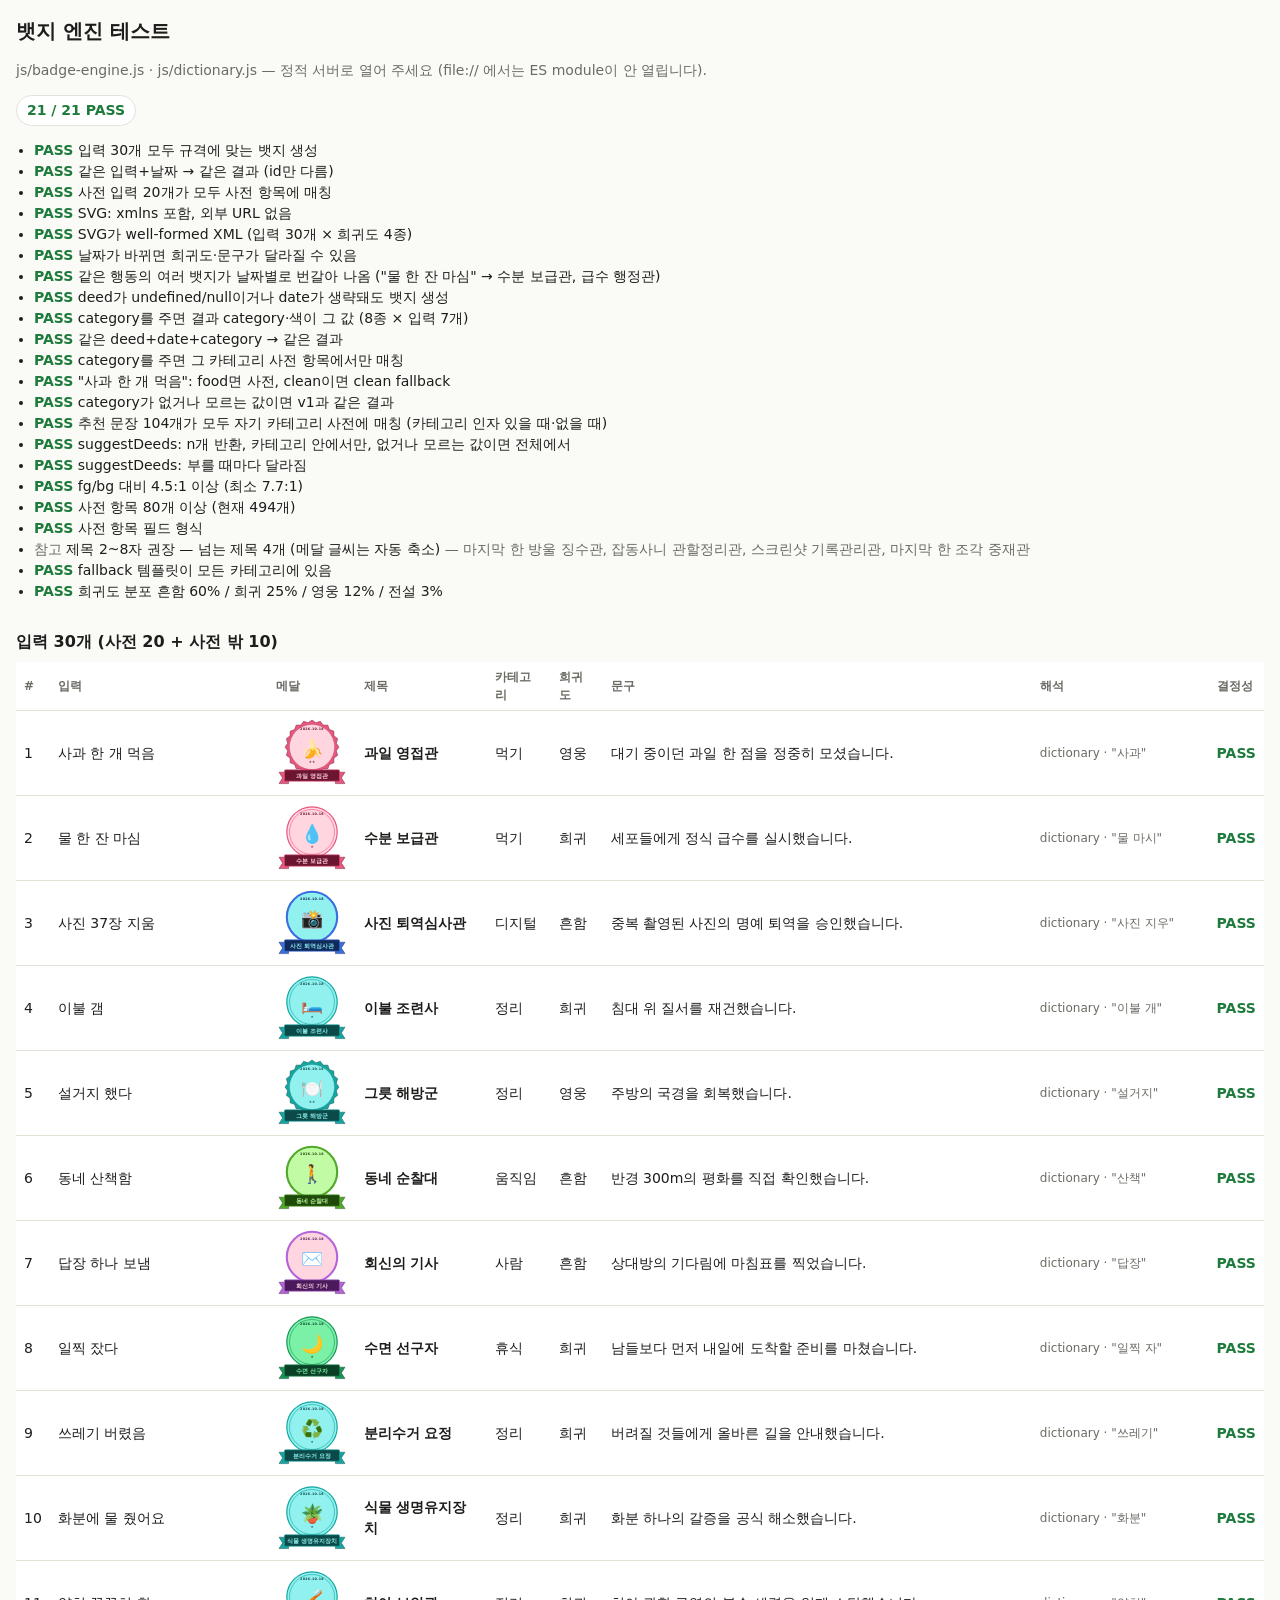
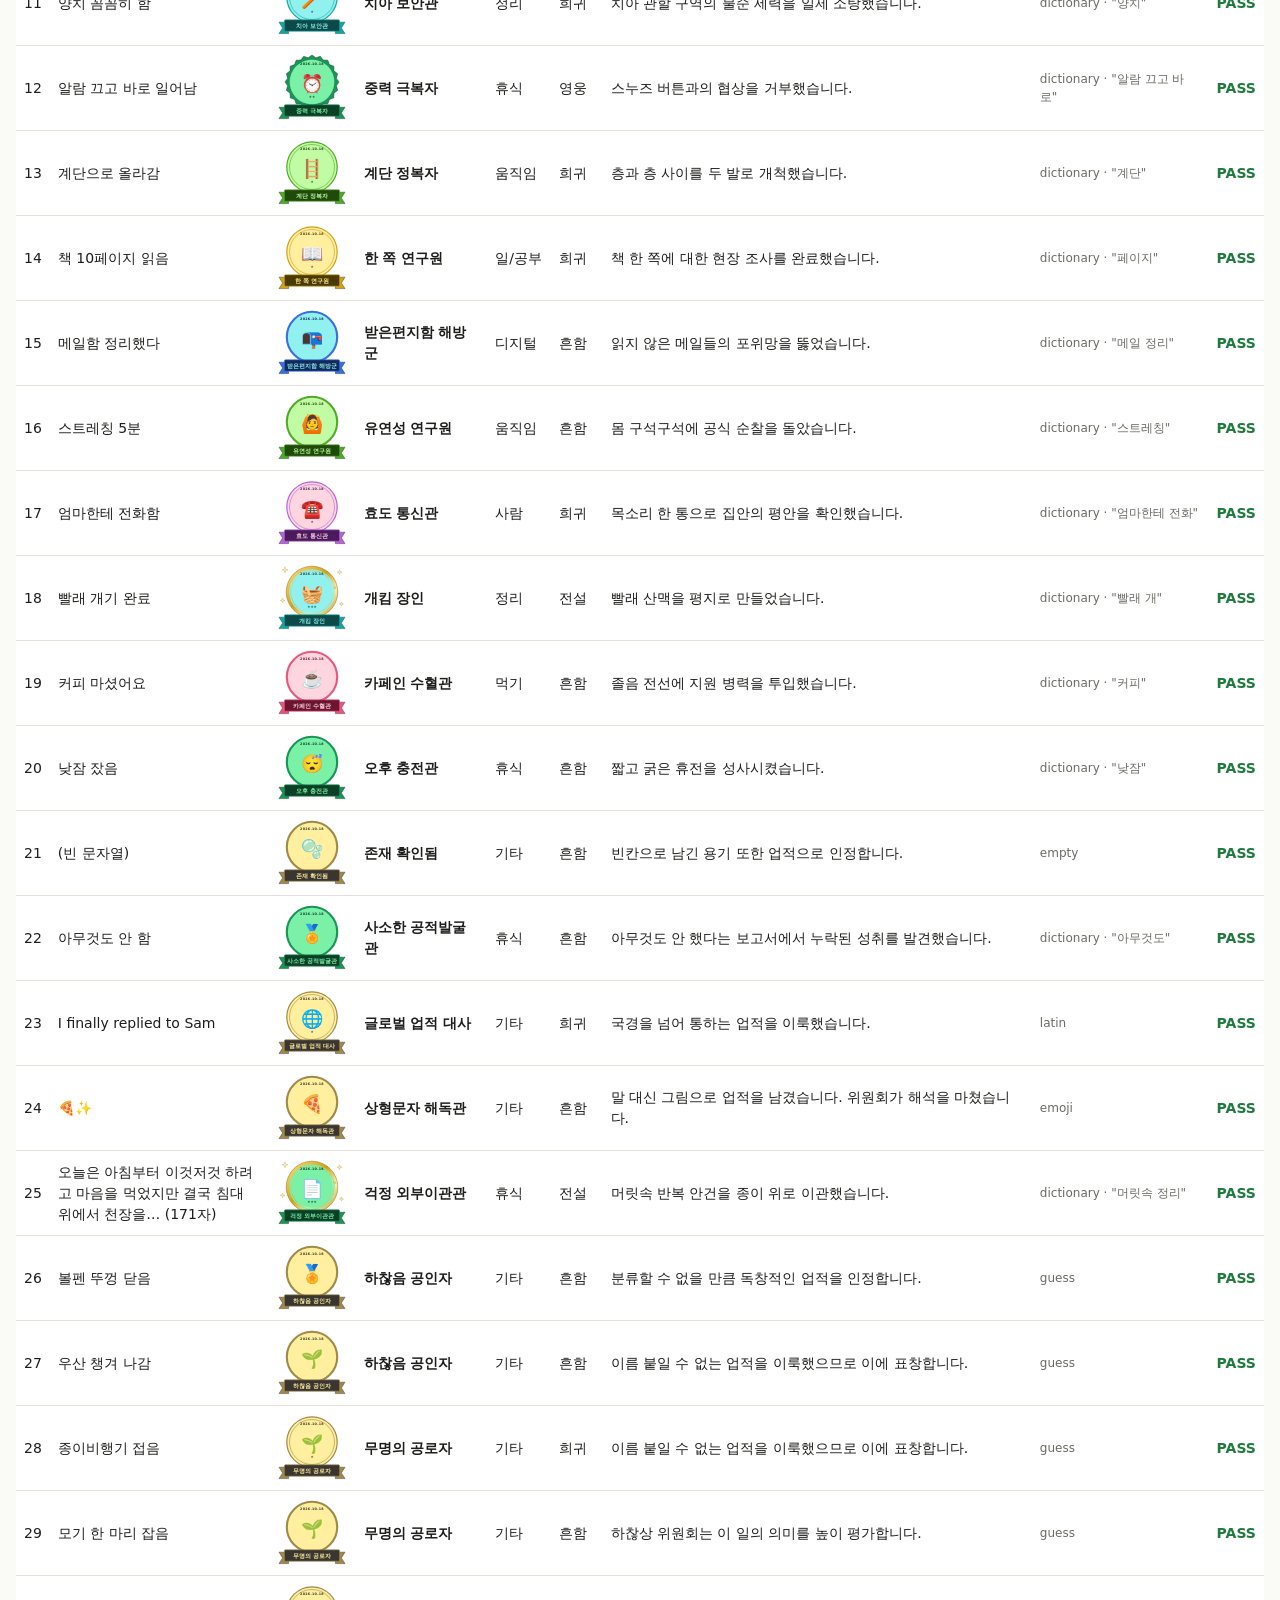
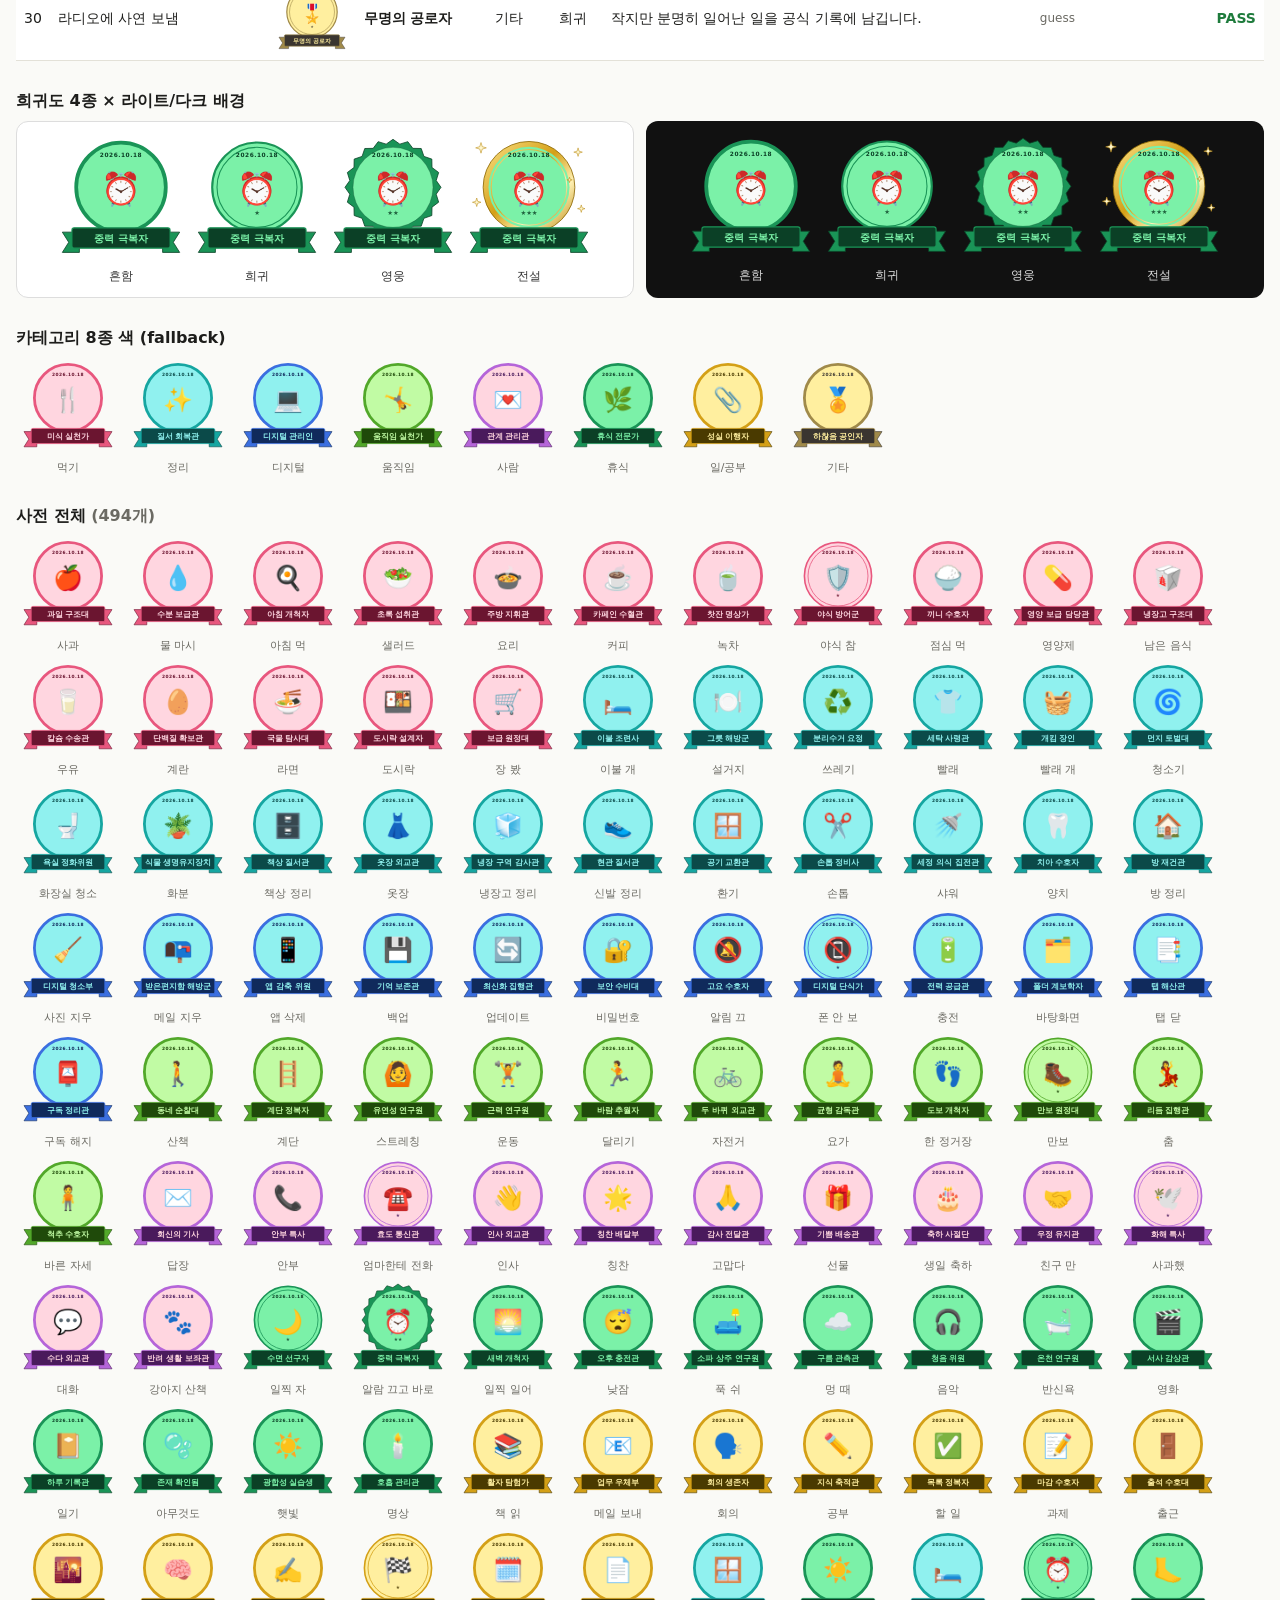
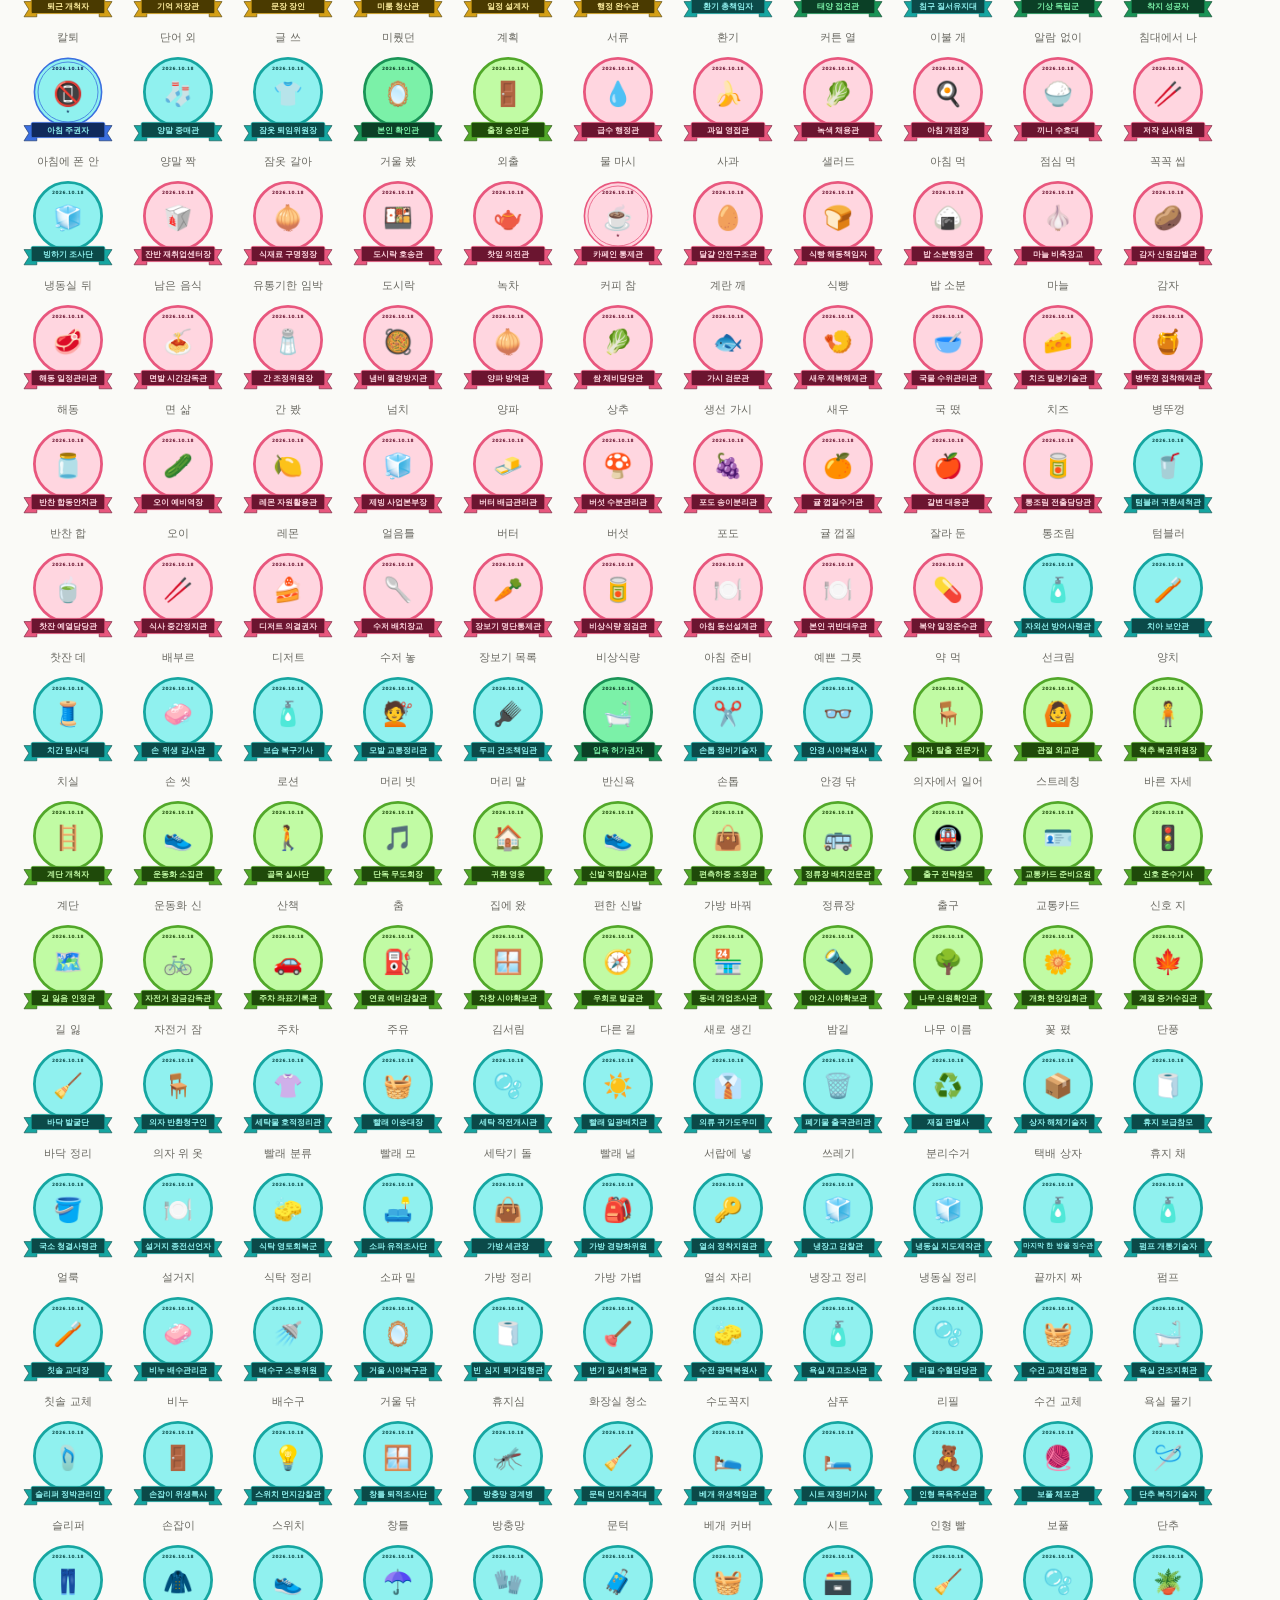
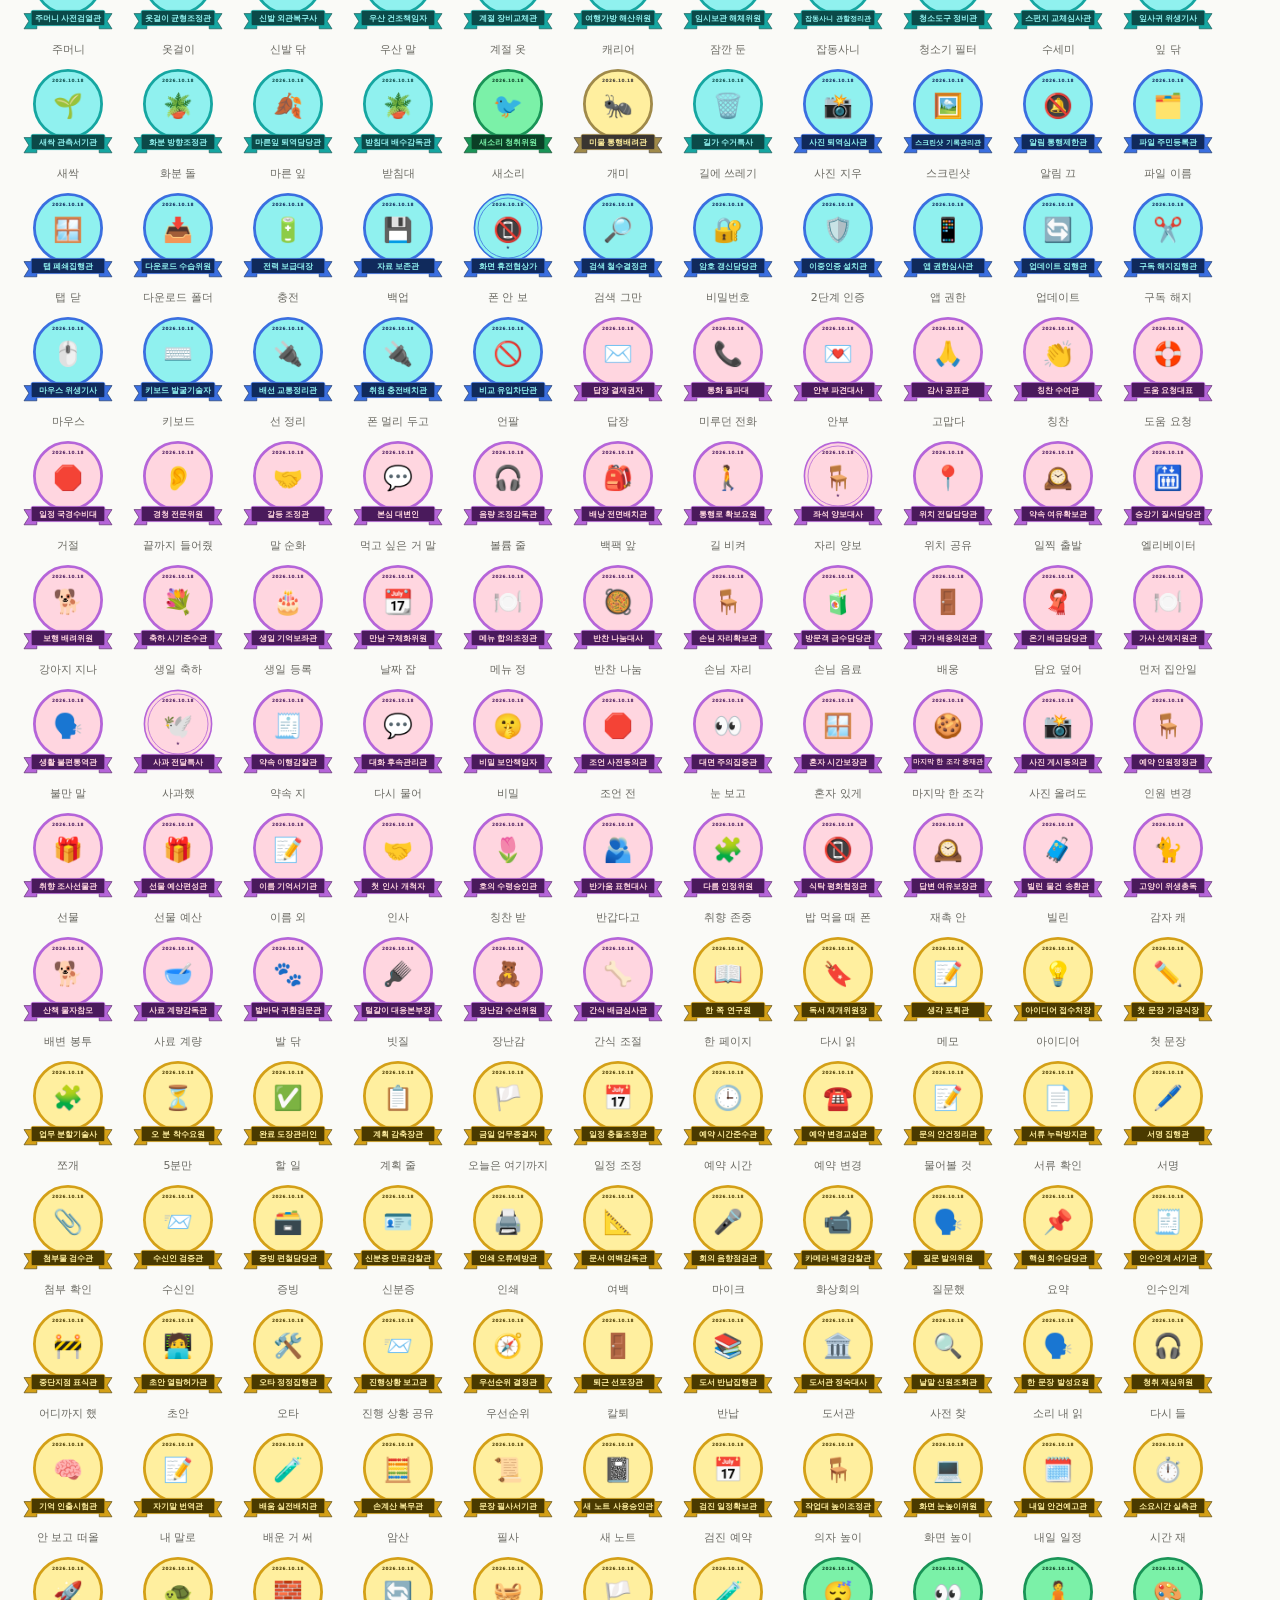
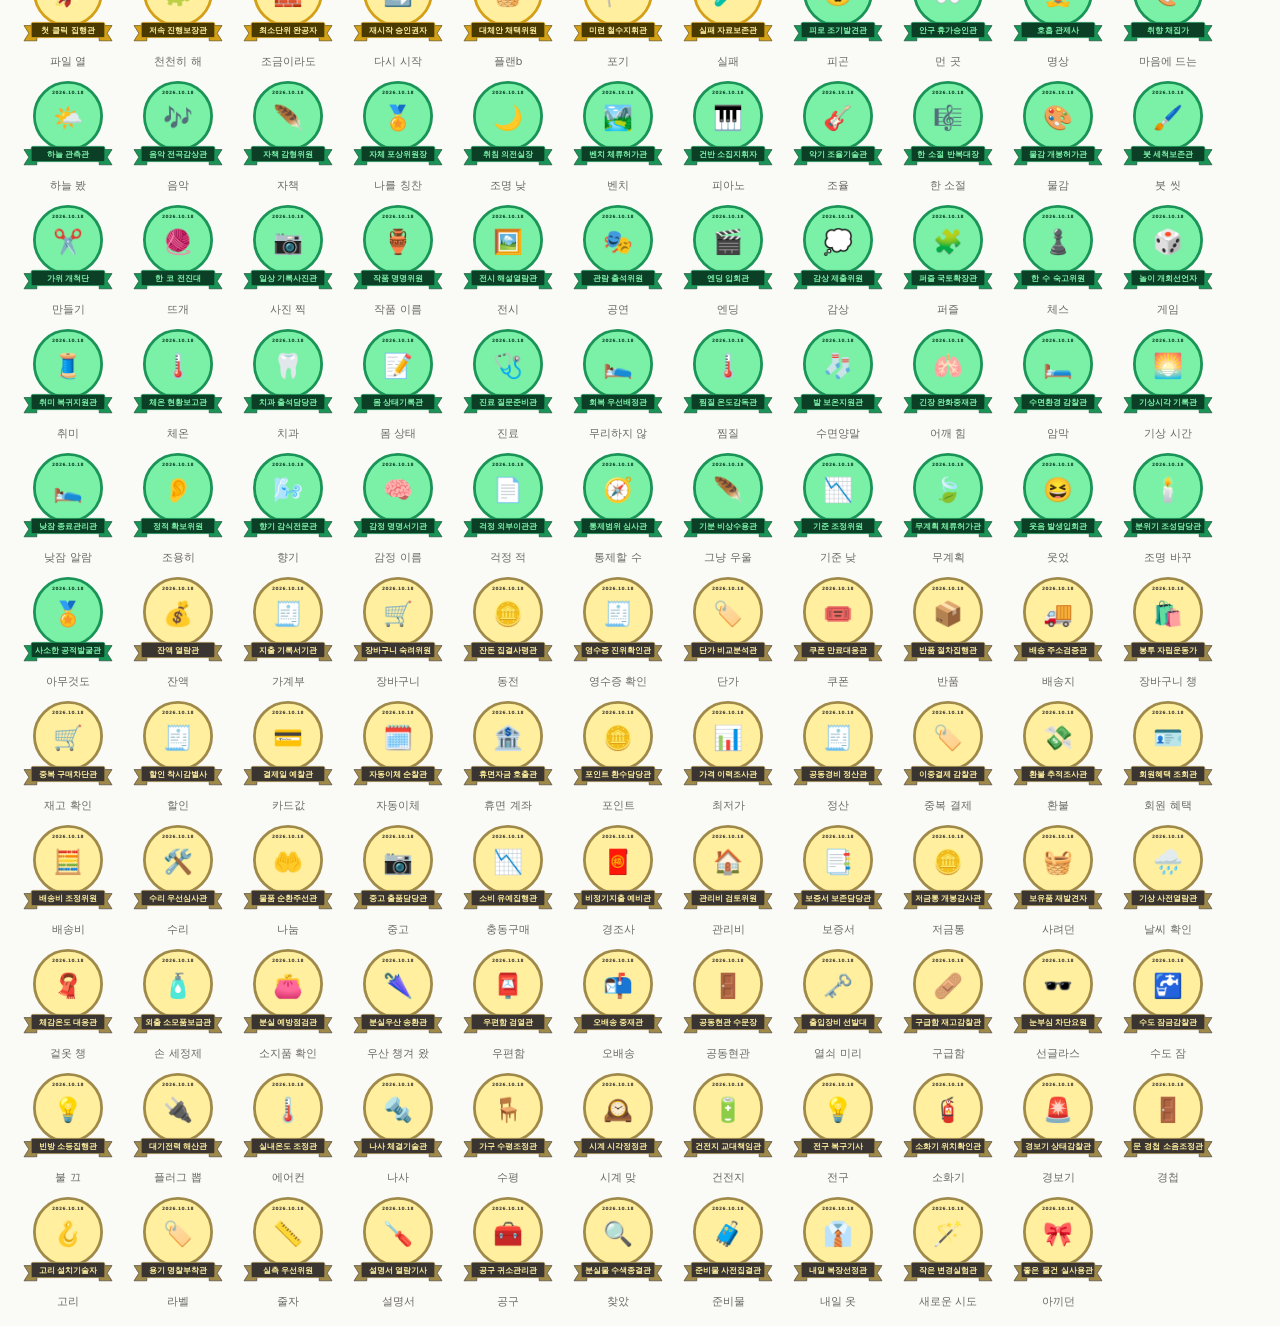
==== commit 0ca29d23: "규격 v3 suggestDeeds 추가, SVG font-family 따옴표 수정 - renderBadgeSVG: 속성값 안 폰트 이름을 작은따옴표로 (well-formed XML" ====
--- a/test/engine.test.html
+++ b/test/engine.test.html
@@ -63,8 +63,8 @@
 <div class="grid" id="dict"></div>
 
 <script type="module">
-import { generateBadge, renderBadgeSVG, matchDeed } from "../js/badge-engine.js";
-import { DICTIONARY, FALLBACKS, PALETTES } from "../js/dictionary.js";
+import { generateBadge, renderBadgeSVG, matchDeed, suggestDeeds } from "../js/badge-engine.js";
+import { DICTIONARY, FALLBACKS, PALETTES, EXAMPLES } from "../js/dictionary.js";
 import { CATEGORIES, CATEGORY_LABEL, RARITIES, RARITY_LABEL } from "../js/contract.js";
 
 const DATE = "2026-10-18";
@@ -123,6 +123,15 @@
 check("사전 입력 20개가 모두 사전 항목에 매칭", dictHit);
 check("SVG: xmlns 포함, 외부 URL 없음", svgOk);
 
+// 규격 v3: SVG는 well-formed XML (share.js가 <img>로 읽음)
+const xmlBad = [];
+for (const [deed] of all) for (const r of RARITIES) {
+  const svg = renderBadgeSVG({ ...generateBadge(deed, DATE), rarity: r });
+  const doc = new DOMParser().parseFromString(svg, "image/svg+xml");
+  if (doc.getElementsByTagName("parsererror").length) xmlBad.push(`${deed || "(빈)"}/${r}`);
+}
+check(`SVG가 well-formed XML (입력 30개 × 희귀도 4종)`, xmlBad.length === 0, xmlBad.slice(0, 5).join(", "));
+
 const dateDiff = ["사과 먹음", "이불 갬", "산책"].some((d) => {
   const x = generateBadge(d, "2026-10-18"), y = generateBadge(d, "2026-10-19");
   return x.rarity !== y.rarity || x.description !== y.description;
@@ -159,6 +168,27 @@
 const unknownOk = ["xyz", undefined, null, ""].every((c) => sameKeys(generateBadge("이불 갬", DATE, c), generateBadge("이불 갬", DATE)));
 check("category가 없거나 모르는 값이면 v1과 같은 결과", unknownOk);
 
+// ---- 규격 v3: suggestDeeds ----
+const exBad = [];
+for (const c of CATEGORIES) for (const d of EXAMPLES[c] ?? []) {
+  const free = matchDeed(d, DATE), fixed = matchDeed(d, DATE, c);
+  if (free.source !== "dictionary" || fixed.source !== "dictionary" || fixed.template.category !== c) exBad.push(`${c}: ${d}`);
+}
+const exCount = CATEGORIES.reduce((a, c) => a + (EXAMPLES[c]?.length ?? 0), 0);
+check(`추천 문장 ${exCount}개가 모두 자기 카테고리 사전에 매칭 (카테고리 인자 있을 때·없을 때)`, exBad.length === 0 && CATEGORIES.every((c) => EXAMPLES[c]?.length >= 3), exBad.join(", "));
+let sugOk = true;
+for (const c of CATEGORIES) {
+  const list = suggestDeeds(c, 3);
+  sugOk &&= Array.isArray(list) && list.length === 3 && new Set(list).size === 3 && list.every((d) => EXAMPLES[c].includes(d));
+}
+const allEx = Object.values(EXAMPLES).flat();
+sugOk &&= suggestDeeds().length === 3 && suggestDeeds().every((d) => allEx.includes(d));
+sugOk &&= suggestDeeds("xyz", 5).length === 5 && suggestDeeds("food", 0).length === 0 && suggestDeeds("food", 999).length === EXAMPLES.food.length;
+check("suggestDeeds: n개 반환, 카테고리 안에서만, 없거나 모르는 값이면 전체에서", sugOk);
+const seen = new Set();
+for (let i = 0; i < 30; i++) seen.add(suggestDeeds("food", 3).join("|"));
+check("suggestDeeds: 부를 때마다 달라짐", seen.size > 1);
+
 // ---- 색 대비 ----
 const lum = (h) => [1, 3, 5].map((i) => parseInt(h.slice(i, i + 2), 16) / 255)
   .map((v) => (v <= 0.03928 ? v / 12.92 : ((v + 0.055) / 1.055) ** 2.4))
